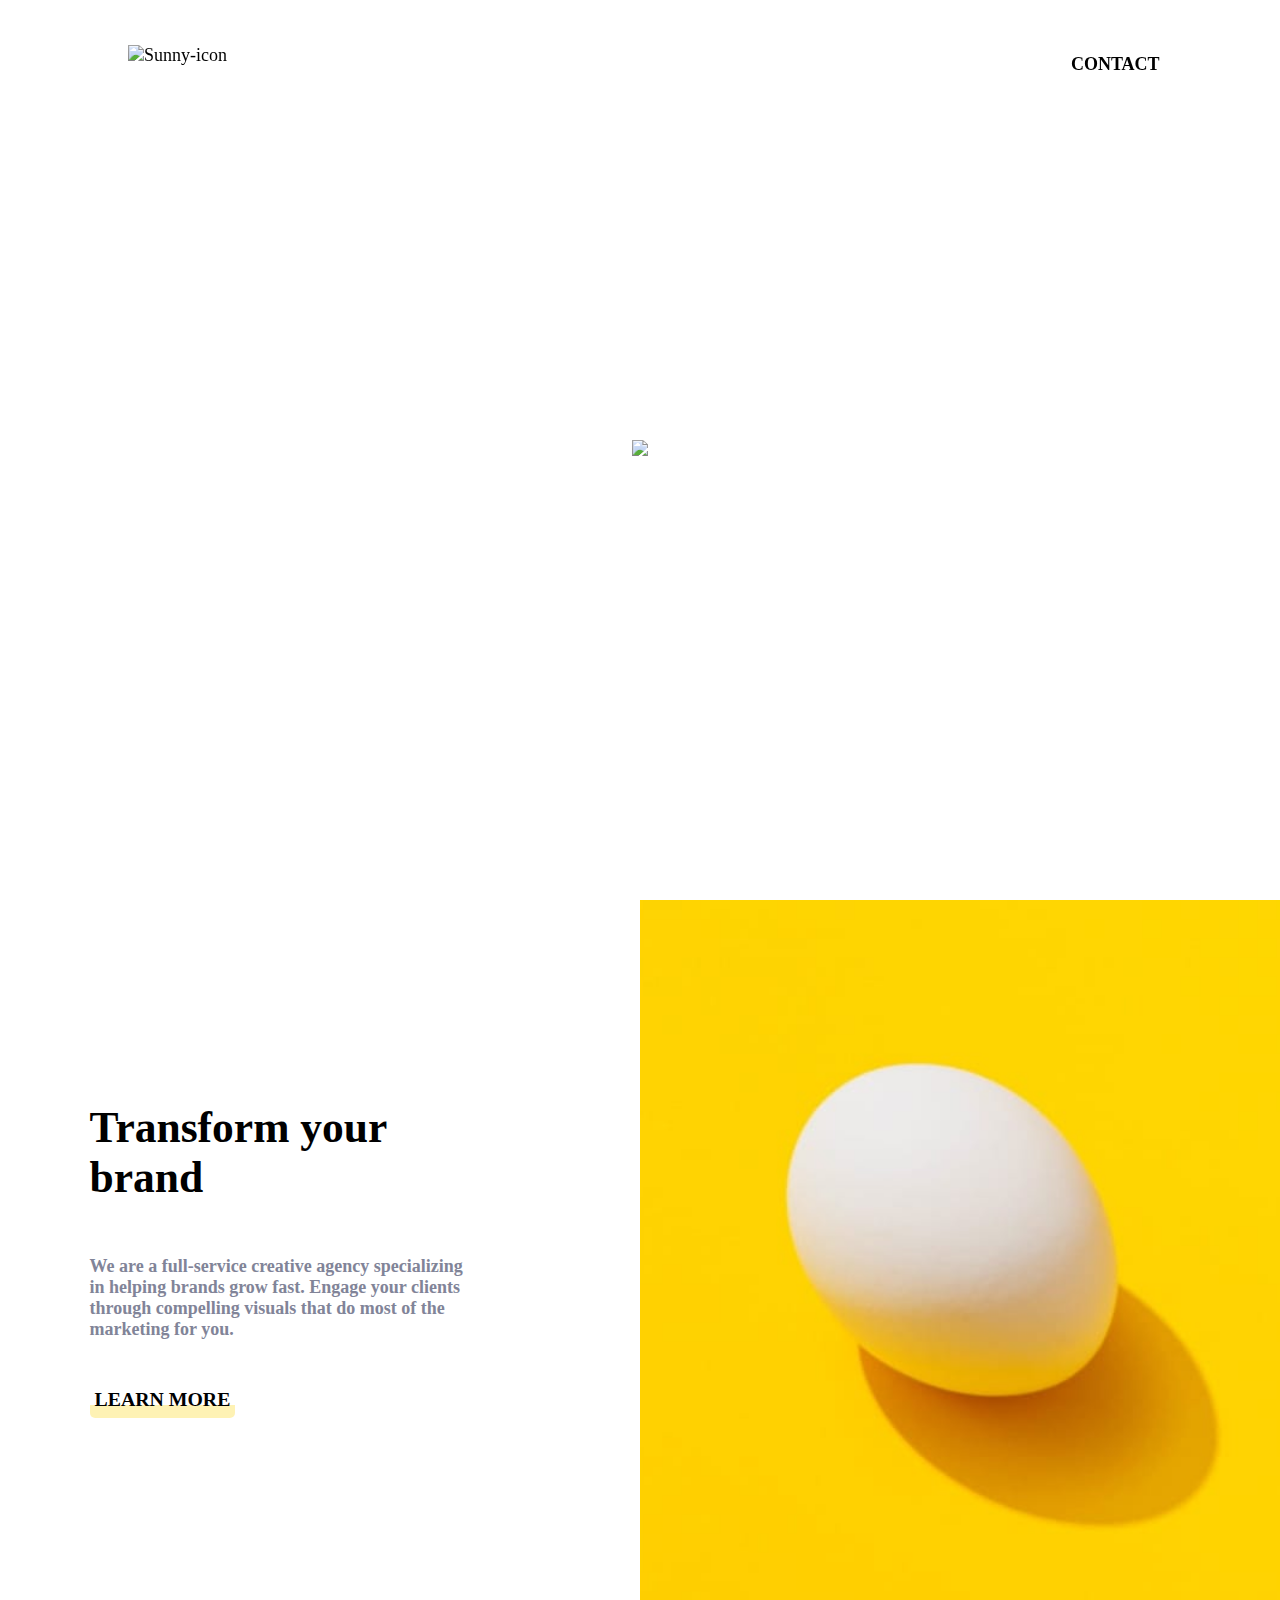
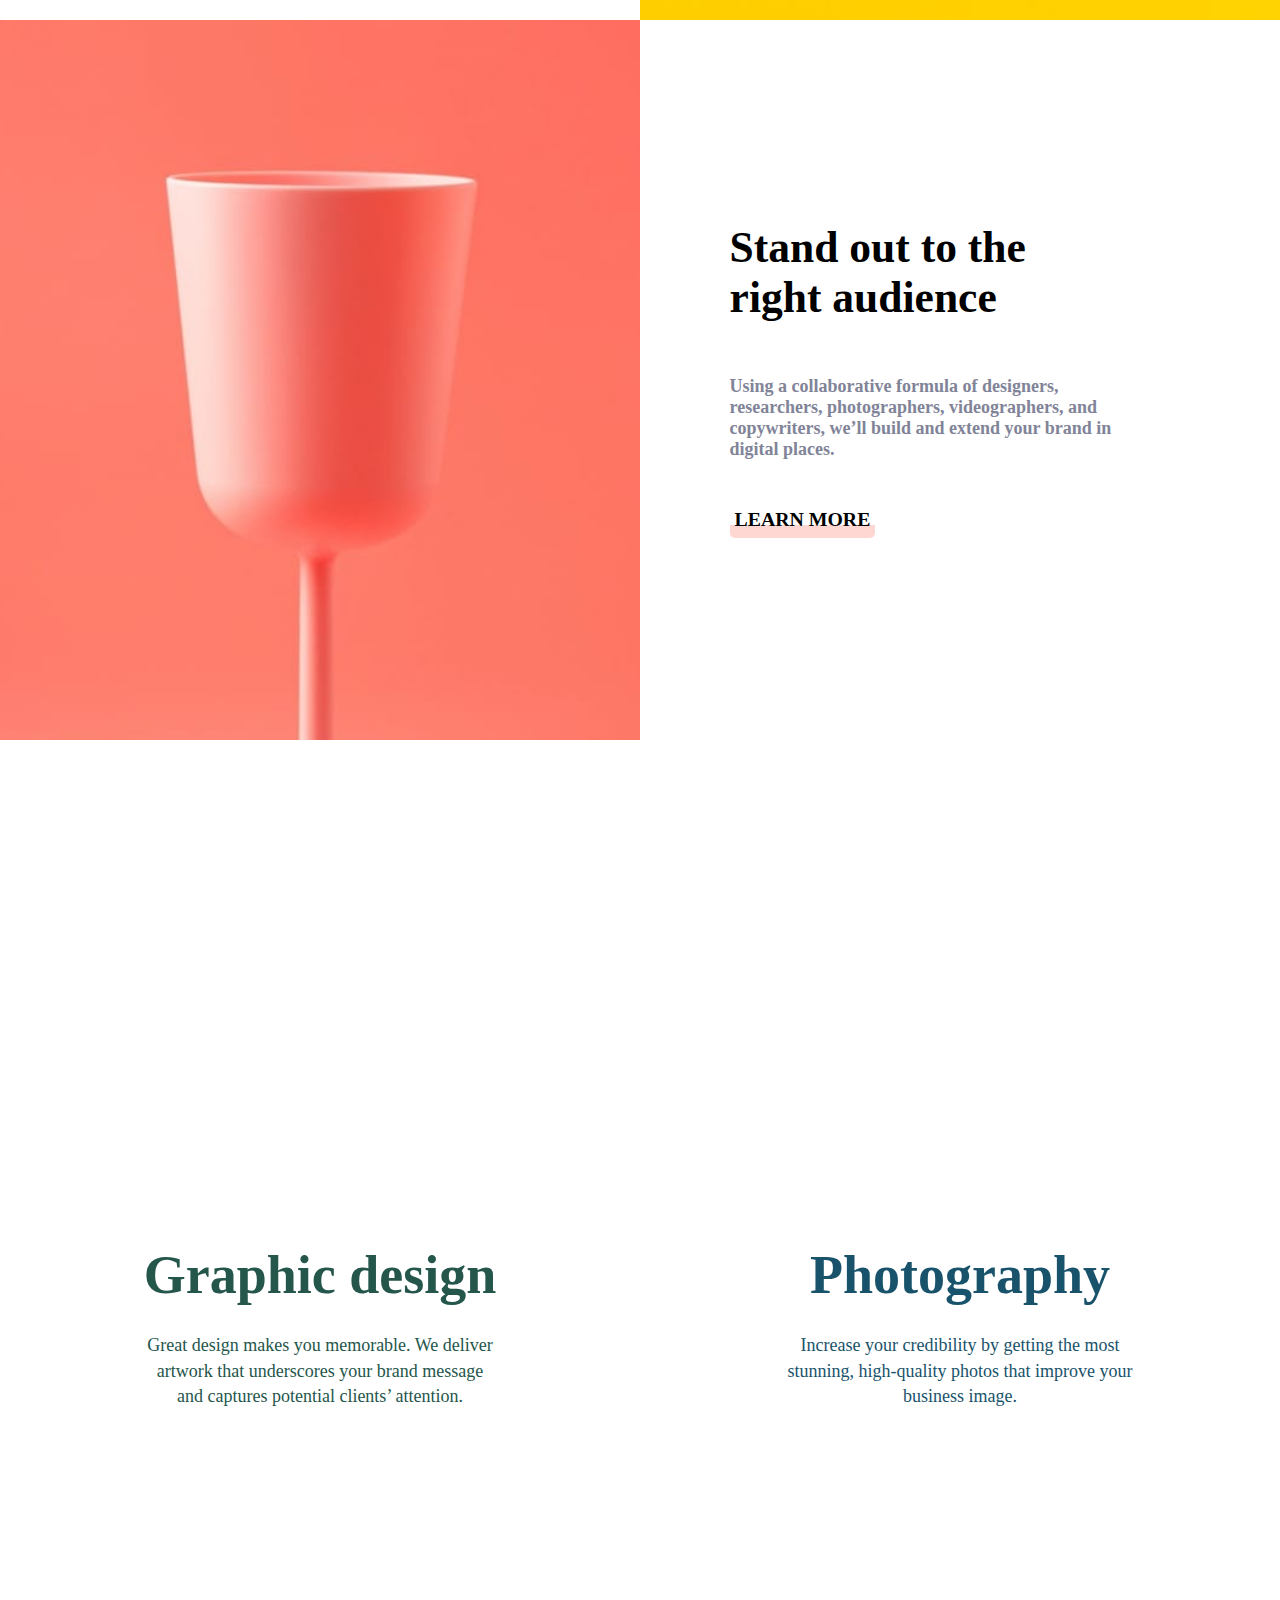
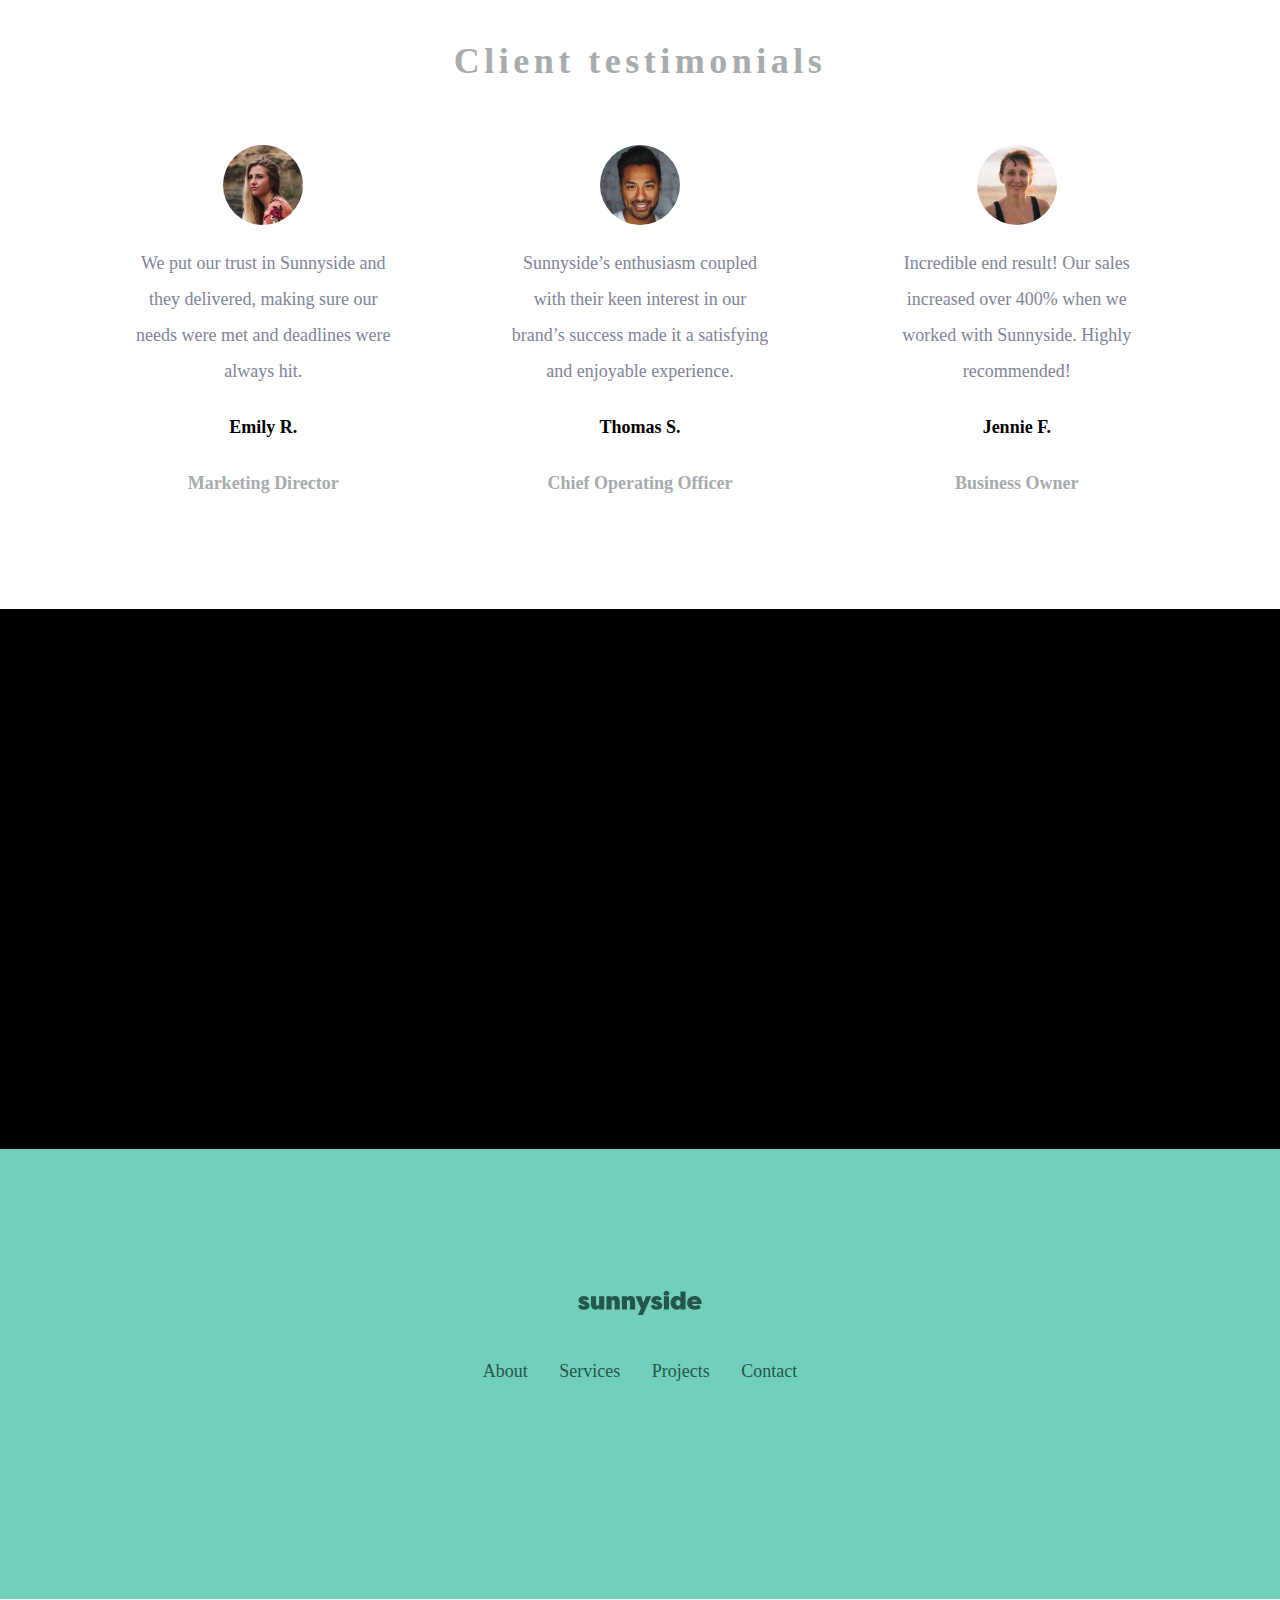
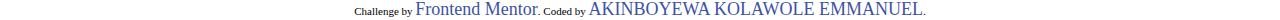
==== sunnyside-agency-landing-page-main/index.html @ 9b294375 "Add files via upload" ====
<!DOCTYPE html>
<html lang="en">
<head>

  <meta charset="UTF-8">
  <meta name="viewport" content="width=device-width, initial-scale=1.0"> <!-- displays site properly based on user's device -->

  <link rel="icon" type="image/png" sizes="32x32" href="./images/favicon-32x32.png">
  
  <title>Frontend Mentor | Sunnyside agency landing page</title>

  <!-- Feel free to remove these styles or customise in your own stylesheet 👍 -->
<link rel="stylesheet" href="style.css">
 <!-- font-awesome link -->
<link rel="stylesheet" href="https://cdnjs.cloudflare.com/ajax/libs/font-awesome/6.5.1/css/all.min.css" integrity="sha512-DTOQO9RWCH3ppGqcWaEA1BIZOC6xxalwEsw9c2QQeAIftl+Vegovlnee1c9QX4TctnWMn13TZye+giMm8e2LwA==" crossorigin="anonymous" referrerpolicy="no-referrer" />


</head>
<body>
<main>
  <section class="card1">

    <nav class="sunnyNav">
      <img src="/images/logo.svg" alt="Sunny-icon">

      <button class="menuIcons">
        <i class="menuIcon fa-solid fa-bars"></i>
        <i class="closeIcon fa-solid fa-xmark"></i>
      </button>
      <ul class="menu">
          <li class="menu_items">
           <a href="#" target="_blank" rel="noopener noreferrer">About</a> 
          </li>

          <li class="menu_items">
            <a href="#" target="_blank" rel="noopener noreferrer">Services</a>
            
          </li class="menu_items">

          <li class="menu_items">
            <a href="#" target="_blank" rel="noopener noreferrer">Projects</a>
            
          </li>

          <li class="menu_items">
            <a href="#" target="_blank" rel="noopener noreferrer">Contact</a>
            
          </li>
      </ul>


  </nav>

  <header class="headCard">
    <h1>We are creatives</h1>
    <div>
      <img src="/images/icon-arrow-down.svg" class="arrowDown">    
    </div>
  </header>
</section>

<section class="section-2">
  <article class="transform-con">
    <div>
      <h2>  Transform your brand</h2>
      <p>
        We are a full-service creative agency specializing in helping brands grow fast. 
        Engage your clients through compelling visuals that do most of the marketing for you.
      
      </p>
      <a href="#" class="learn-more-transform" > Learn more</a>
      </div>
  </article>
<!-- EGG IMG -->
  <div class="egg">
  </div>

</section>

<section class="section-2">
  <!-- PINK CUP -->
  <div class="stand_cup">
  </div>

  <article class="stand-out-con">
    <div>
      <h2>    Stand out to the right audience</h2>
      <p>

        Using a collaborative formula of designers, researchers, photographers, videographers, and copywriters, we’ll build and extend your brand in digital places.       
      </p>
      <a href="#"  class="learn-more-stand"> Learn more</a> 
      </div>
  </article>
</section>



<section class="card-3">
  
  <div class="graphicCard">
      <h3> Graphic design </h3>
      <p>
        Great design makes you memorable. We deliver artwork that underscores your brand message and captures potential clients’ attention. 
      </p>

  </div>

  <div class="photo">
    <h3>  Photography </h3>
    <p>
      Increase your credibility by getting the most stunning, high-quality photos that improve your business image.

    </p>
  </div>

</section>


<section class="Client_testimonials">
  <h3 class="Client_testimonials-h3">   Client testimonials  </h3>

  <div class="testimonials">
    <article >
      <img src="images/image-emily.jpg" alt="" class="emilly-img">
      <p>
        We put our trust in Sunnyside and they delivered, making sure our needs were met and deadlines were always hit.
      </p>
      <h3> Emily R.</h3>
      <h4>  Marketing Director  </h4>
    </article>

    <article >
      <img src="images/image-thomas.jpg" alt="" >
      <p>
        Sunnyside’s enthusiasm coupled with their keen interest in our brand’s success made it a satisfying and enjoyable experience.
      </p>
      <h3>   Thomas S.       </h3>
      <h4>   Chief Operating Officer </h4>
    </article>

    <article >
      <img src="images/image-jennie.jpg" alt="" class="emilly-img">
      <p>
        Incredible end result! Our sales increased over 400% when we worked with Sunnyside. Highly recommended!
      </p>
      <h3>   Jennie F.     </h3>
      <h4>  Business Owner  </h4>
    </article>

  </div>
</section>


<section class="random-images">
<article class="random-img1"></article>
<article class="random-img2"></article>
<article class="random-img3"></article>
<article class="random-img4"></article>
</section>


<footer>

<svg width="124" height="24" xmlns="http://www.w3.org/2000/svg">
  <path d="M5.857 18.708c1.638 0 2.995-.36 4.07-1.08 1.075-.721 1.613-1.769 1.613-3.144-.083-1.855-1.464-3.246-4.144-4.173l-1.44-.597c-.314-.1-.538-.198-.67-.298a.45.45 0 01-.198-.373c0-.414.273-.62.819-.62.678 0 1.182.347 1.513 1.043l3.698-1.044c-.893-2.22-2.614-3.329-5.162-3.329-1.522 0-2.788.398-3.797 1.193C1.15 7.08.645 8.116.645 9.39c0 .398.058.766.174 1.106.116.34.29.638.521.894.232.257.455.48.67.671.215.19.488.369.82.534.33.166.582.286.756.36.174.075.41.162.707.261l.422.15 1.49.546c.363.133.6.244.707.335a.449.449 0 01.16.36c0 .431-.404.647-1.215.647-1.191 0-1.903-.53-2.134-1.59L0 14.509c.463 2.8 2.416 4.2 5.857 4.2zm11.636 0c1.638 0 2.845-.63 3.623-1.888v1.615h5.112V5.366h-5.112v7.156c0 1.474-.505 2.21-1.514 2.21-1.026 0-1.539-.736-1.539-2.21V5.366h-5.112v7.653c0 3.793 1.514 5.69 4.542 5.69zm16.103-.273V11.28c0-1.475.504-2.212 1.513-2.212 1.026 0 1.54.737 1.54 2.212v7.155h5.111v-7.652c0-3.793-1.513-5.69-4.541-5.69-1.638 0-2.846.63-3.623 1.888V5.366h-5.113v13.069h5.113zm15.383 0V11.28c0-1.475.504-2.212 1.514-2.212 1.025 0 1.538.737 1.538 2.212v7.155h5.113v-7.652c0-3.793-1.514-5.69-4.542-5.69-1.638 0-2.846.63-3.623 1.888V5.366h-5.113v13.069h5.113zM64.958 24l8.289-18.634H67.91l-2.532 6.684-2.258-6.684h-5.584l5.435 11.802L59.944 24h5.014zm13.67-5.292c1.638 0 2.995-.36 4.07-1.08 1.076-.721 1.614-1.769 1.614-3.144-.083-1.855-1.465-3.246-4.145-4.173l-1.44-.597c-.314-.1-.537-.198-.67-.298a.45.45 0 01-.198-.373c0-.414.273-.62.819-.62.678 0 1.183.347 1.514 1.043l3.698-1.044c-.894-2.22-2.614-3.329-5.162-3.329-1.522 0-2.788.398-3.797 1.193-1.01.795-1.514 1.83-1.514 3.105 0 .398.058.766.173 1.106.116.34.29.638.522.894.231.257.455.48.67.671.215.19.488.369.819.534.33.166.583.286.757.36.173.075.41.162.707.261l.422.15 1.489.546c.364.133.6.244.707.335a.449.449 0 01.161.36c0 .431-.405.647-1.216.647-1.19 0-1.902-.53-2.134-1.59l-3.723.844c.464 2.8 2.416 4.2 5.857 4.2zm9.8-14.137c.91 0 1.613-.215 2.11-.646.495-.43.744-.977.744-1.64 0-.678-.24-1.23-.72-1.651C90.082.21 89.371 0 88.428 0c-.943 0-1.655.211-2.135.634-.48.422-.72.973-.72 1.652 0 .662.249 1.209.745 1.64.497.43 1.2.645 2.11.645zm2.556 13.864V5.366H85.87v13.069h5.113zm7.74.273c1.737 0 2.977-.63 3.722-1.888v1.615h5.112V.472h-5.112v6.534c-.745-1.275-1.985-1.913-3.723-1.913-1.753 0-3.214.642-4.38 1.926-1.166 1.283-1.75 2.91-1.75 4.882 0 1.97.584 3.598 1.75 4.882 1.166 1.283 2.627 1.925 4.38 1.925zm1.39-3.9c-.729 0-1.312-.274-1.75-.82-.439-.547-.658-1.243-.658-2.087 0-.845.215-1.54.645-2.087.447-.547 1.034-.82 1.762-.82s1.311.273 1.75.82c.438.546.657 1.242.657 2.087 0 .844-.219 1.54-.657 2.087-.439.546-1.022.82-1.75.82zm16.698 3.9c2.597 0 4.624-.754 6.08-2.26l-2.11-2.833c-1.042.845-2.217 1.267-3.524 1.267-.992 0-1.799-.224-2.42-.67-.62-.448-.93-.879-.93-1.293h9.604c.083-.298.124-.687.124-1.167 0-2.054-.674-3.677-2.022-4.87-1.349-1.193-3.073-1.789-5.175-1.789-2.25 0-4.028.671-5.335 2.013-1.307 1.341-1.961 2.956-1.961 4.844 0 1.938.69 3.549 2.072 4.833 1.382 1.283 3.247 1.925 5.597 1.925zm2.208-8.149h-5.112c.033-.613.298-1.08.794-1.404.496-.323 1.084-.484 1.762-.484.678 0 1.266.165 1.762.497.497.331.761.795.794 1.391z" fill=" hsl(167, 40%, 24%)" fill-rule="nonzero"/>
</svg>

<div>
  <a href="http://">About</a>
  <a href="http://">Services</a>
  <a href="http://">Projects</a>
  <a href="http://">Contact</a>
</div>
<div class="footer-icon">
  <i class="fa-brands fa-square-facebook"></i>
  <i class="fa-brands fa-instagram"></i>
  <i class="fa-brands fa-twitter"></i>
  <i class="fa-brands fa-pinterest"></i>
</div>
</footer>


<div class="attribution">
  Challenge by <a href="https://www.frontendmentor.io?ref=challenge" target="_blank">Frontend Mentor</a>. 
  Coded by <a href="#">AKINBOYEWA KOLAWOLE EMMANUEL</a>.
</div>




<script src="script.js"></script>


</main>
</body>
</html>
---- sunnyside-agency-landing-page-main/style.css ----
.attribution{
    font-size: 11px; text-align: center;
    }
.attribution a {
    color: hsl(228, 45%, 44%);
    }


*{
  margin:0px;
  text-decoration: none;
  padding:0px;
  box-sizing: border-box;
  margin: 0px;
  font-size: 18px;
}
body{
  color: black;
  font-family: 'Barlow' ;
  font-size: 1.2rem;
  margin-top: 0px;

}


.card1{
  background-image: url(/images/desktop/image-header.jpg);
  background-size: cover;
  background-position: center;
  height: 100vh;
  width: 100%;
  position: relative;
  padding-top: 20vh;
}
/* NAV CONTAINER */
.sunnyNav{
background-image: url(/images/desktop/image-header.jpg);
background-size: 200%;
background-position: top;
display: flex;
justify-content: space-between;
align-content: center;
align-items: center;
justify-items: center;
position:fixed;
width: 100%;
padding: 4vh 8vw;
top: 0%;
z-index: 100;
}
    /* LOGO */
.sunnyNav img{
  height: 3vw;
  padding: 0vh 2vw;
}
  /* NAVBAR ICON */
.menuIcons {
  display: none;
  color: white;
}

.closeIcon{
  display: none;
  color: rgb(255, 238, 4);

}

/* BUTTONS CONTAINER */
.menu{
  list-style: none;
  display: flex;
  flex-direction: row;
  justify-content: space-evenly;
  align-content: center;
  gap: 3vh;

}
  /* BUTTONS */
.sunnyNav ul li{
  padding: 2vh;
  background-color: rgba(0, 0, 0,0);
  color: white;
  font-weight: 100;
  font-size: 16px;
  border: 0;
  border-radius: 5vh;
  cursor: pointer;
  transition: all 0.3s ease;
  

}
  .sunnyNav ul li a{
    text-decoration: none;
    color: inherit;

  }
    /* LAST BUTTONS */
.sunnyNav ul li:nth-child(4){
    background-color:white;
    color: black;
    font-family: 'Fraunces' ;
    text-transform: uppercase;
    font-weight: 900;
  }
  /* BUTTONS HOVER EFFERT*/
.sunnyNav ul li:hover{
    background-color: white;
    color: black;
  }
  .sunnyNav ul li:nth-child(4):hover{
    background-color:rgba(255, 255, 255, 0.671);
    color: black;

  }

  .sunnyNav ul li:active{
    background-color:rgba(255, 255, 255, 0.411);
    color: black;
  }

  .sunnyNav ul li:nth-child(4):active{
    background-color:rgba(255, 255, 255, 0.411);
    color: black;

  }


  .headCard{
    color: white;
    margin-top: 2%;
    display: flex;
    justify-content: center;
    align-items: center;
    flex-direction: column;
    line-height: 10vh; text-align: center;  


    }
  .headCard h1{
    font-size: clamp(4rem , 10vw , 10rem);
    font-family: 'Fraunces' ;
    letter-spacing: 2vh;
    line-height: 11vh;
    margin-top: 1vh;
    margin-bottom: 0%;

    }

.headCard div{
  position: absolute;
  top: 45%;    
    }
.section-2{
  display: grid;
  grid-template-columns: 1fr 1fr;
  width: 100%;
  align-items: center;
  justify-content: center;
  gap: 0px;
}
.transform-con{
  display: flex;
  flex-direction: column;
  padding: 0 5% ;
  justify-content: center;
}
.stand-out-con{
  display: flex;
  flex-direction: column;
  padding: 0 5% ;
  justify-content: center;
}

.section-2 article div{
  display: flex;
  width: 80%;
  padding: 0 10% ;
  justify-items: center;
  flex-direction: column;
  gap: 6vh;

}
.section-2 article div h2{
  font-size: 3.4vw;
  font-family: 'Fraunces' ;
  font-weight: 900  ;

}

.section-2 article div p {
  font-weight: 700  ;
  font-family: 'Barlow' ;
  width: 30vw;
  color:hsl(232, 10%, 55%);
}

.section-2 article div a{
  text-align: left;
  color: black;
  font-weight: 600;
  font-size: 2.2vh;
  text-transform: uppercase;
  font-family: 'Fraunces' ;
}

/* img beside transform */
.egg{
  background-image: url(images/desktop/image-transform.jpg);
  background-size: cover;
  background-position: center;
  height: 40rem;
}

/* img beside stand out */
.stand_cup {
  background-image: url(images/desktop/image-stand-out.jpg);
  background-size: cover;
  background-position: center;
  height: 40rem;
}




.learn-more-transform{
  font-size: 2.5vh;
  border-bottom: 7px solid hsla(51, 100%, 49%, 0.295) ;
  padding: 5px;
  border-radius: 5px;
  line-height: 1px;
  border-bottom-width: 1.5vh;
  width: max-content;
}


.learn-more-stand{
  font-size: 2.5vh;
  border-bottom: 7px solid hsl(7, 99%, 70%, 0.295) ;
  padding: 5px;
  border-radius: 5px;
  line-height: 1px;
  border-bottom-width: 1.5vh;
  width: max-content;
  
}
/* LEARN MORE HOVER STATE */
.learn-more-stand:hover {
  border-bottom: 7px solid hsla(7, 99%, 70%, 0.712) ;
}

.learn-more-transform:hover{
  border-bottom: 7px solid hsla(51, 100%, 49%, 0.712) ;

}
/* LEARN MORE ACTIVE STATE */
.learn-more-stand:active {
  border-bottom: 7px solid hsl(7, 99%, 70%) ;
}
.learn-more-transform:hover{
  border-bottom: 7px solid hsl(51, 100%, 49%) ;

}

.card-3{
  display: grid;
  grid-template-columns: 1fr 1fr;
  width: 100%;
  align-items: center;
  justify-content: center;
  gap: 0px;
}

.graphicCard{
  display: flex;
  flex-direction: column;
  text-align: center;
  align-items: center;
  background-repeat: no-repeat;
  background-image: url(/images/desktop/image-graphic-design.jpg);
  background-position: top;
  background-size: cover;
  height: 45rem;
  color:  hsl(167, 40%, 24%);
  gap: 3vh;

}
.graphicCard h3{
  font-size: 3em;
  margin-top: 28rem;
  font-weight: 900;
  font-family: 'Fraunces' ;
}
.graphicCard p{
  min-width: 300px;
  max-width: 350px;
  line-height: 2vw;
}



.photo{
  background-image: url(/images/desktop/image-photography.jpg);
  background-position: top;
  background-size: cover;
  background-repeat: no-repeat;
  position: relative;
  display: flex;
  flex-direction: column;
  height: 45rem;
  color: hsl(198, 62%, 26%);
  text-align: center;
  align-items: center;
  gap: 3vh;

}

.photo h3{
    font-size: 3em;
    margin-top: 28rem;
    font-family: 'Fraunces' ;
    font-weight: 900;
}
.photo p{
  min-width: 300px;
  max-width: 350px;
  line-height: 2vw;
}
.Client_testimonials{
  padding: 10vh;
  display: flex;
  flex-direction: column;
  align-items: center;
  justify-content: center;
}

.Client_testimonials-h3{
  font-size: 2rem;
  margin-bottom: 5vh;
  font-family: 'Fraunces' ;
  font-weight: 700;
  letter-spacing: 0.5vh;
  color: hsl(210, 4%, 67%);
  text-align: center;
}

.testimonials{
  gap: 6vw;
  display: flex;
  flex-wrap: wrap;
  align-items: center;
  text-align: center;
  justify-content: center;

}


.testimonials article{
  min-width: 300px;
  max-width: 300px;
  gap: 20px;
  padding: 1rem;
  display: flex;
  line-height: 2rem;
  flex-direction: column;
  align-items: center;
  text-align: center;
  justify-content: center;
  color:hsl(232, 10%, 55%);
}
.testimonials article img{
  width: 80px;
  border-radius: 5rem;
}

.testimonials h4{
  color: hsl(210, 4%, 67%);
}
.testimonials h3{
  color: hsl(0, 0%, 0%);
  font-family: 'Fraunces' ;
  font-weight: 900;
}

.random-images{
  display: grid;
  grid-template-columns: 1fr 1fr 1fr 1fr;
  width: 100%;
  background-color: black;

}

.random-img1{
  height:60vh;
  background-image: url(/images/desktop/image-gallery-milkbottles.jpg);
  background-size:cover;
  background-repeat: no-repeat;
  background-position: right;
}
.random-img2{
  height:60vh;
  background-image: url(/images/desktop/image-gallery-orange.jpg);
  background-size:cover;
  background-repeat: no-repeat;
  background-position: left;
}
.random-img3{
  height:60vh;
  background-image: url(/images/desktop/image-gallery-cone.jpg);
  background-size:cover;
  background-position: center;
  background-repeat: no-repeat;
}
.random-img4{
  height: 60vh;
  background-image: url(/images/desktop/image-gallery-sugarcubes.jpg);
  background-position: right;
  background-size:cover;

}

footer{
  background-color:hsl(168, 49%, 63%);
  color:   hsl(167, 40%, 24%);
  height: 50vh;
  display: flex;
  align-items: center;
  justify-content: center;
  flex-direction: column;
  align-content: space-between;
  gap: 5vh;
}
footer div a{
  color:  hsl(167, 40%, 24%);
  padding: 1.5vh;
}
.footer-icon i{
  font-size: 1.5rem;
  padding: 1vh;
}



footer div a:hover{
  color:  hsl(0, 0%, 100%);
  padding: 1.5vh;
}
.footer-icon i:hover{
  color: white;
  font-size: 1.5rem;
  padding: 1vh;
}


@media (max-width: 820px) {

  .menuIcons {
    position: absolute;
    right: 25px;
    background-color: transparent;
    border: none; 
    cursor: pointer;
  }

  .menuIcons .closeIcon{
    display: none;
  }
  
  .menuIcons i {
    font-size: 4vh; 

  }
  
  .menu {
    display: flex;
    align-content: center;
    align-items: center;
    justify-content: center;
    position: fixed;
    top: 15%;
    width: 70vw;
    z-index: 1;
    background-color: aliceblue;
    list-style: none;
    text-decoration: none;
    padding: 2rem;
    text-align: center;
    display: none;
  }
  
  .showMenu {
    display: block;
  }



  .sunnyNav{
    padding: 4vh 10vw;
  }


  .sunnyNav button{
    display: block;
    background-color: transparent;
    border: none;
  }
  .sunnyNav ul li{
    color:hsl(232, 10%, 55%);
    margin-bottom: 1rem;

  }
  .sunnyNav ul li:nth-child(4){
    background-color: rgb(247, 212, 13);
    color: black;
    font-size: 15px;
    padding: 3vh;
    margin-bottom: 1rem;


  }

  .sunnyNav img{
    height: 3.5vh;
  }
  

  .random-images{
    display: grid;
    grid-template-columns: 1fr 1fr;
    width: 100%;
  
  }

  .card-3{
    display: grid;
    grid-template-columns: 1fr;
    width: 100%;
    align-items: center;
    justify-content: center;
    gap: 0px;
}

  .photo{
    height: 40rem;
    gap: 3vh;
  }
  
  .photo p{
    min-width: 300px;
    max-width: 320px;
    line-height: 1rem;
  }
  .photo h3{
    margin-top: 25rem;
  }

  .graphicCard{
    height: 40rem;
  
  }
  
  .graphicCard p{
    min-width: 300px;
    max-width: 320px;
    line-height: 1rem;

  }
  .graphicCard h3{
    margin-top: 25rem;
  }


  .section-2{
  grid-template-columns: 1fr;
  width: 100%;
  align-items: center;
  justify-content: center;
  gap: 0px;
}

.transform-con{
  display: flex;
  flex-direction: column;
  padding: 10% 5% ;
  justify-content: center;
}
.stand-out-con{
  display: flex;
  flex-direction: column;
  padding: 10% 5% ;
  justify-content: center;
}

.section-2 article div{
  display: flex;
  justify-items: center;
  flex-direction: column;
  gap: 4vh;

}
.section-2 article div h2{
  font-size: 7vw;
  font-family: 'Fraunces' ;
}
.section-2 article div p {
  font-weight: 700  ;
  font-family: 'Barlow' ;
  width: 70vw;
  color:hsl(232, 10%, 55%);
}

.section-2 article div a{
  text-align: left;
  color: black;
  font-weight: 600;
  font-size: 2.2vh;
  text-transform: uppercase;
  font-family: 'Fraunces' ;
}

.egg{
  background-image: url(images/desktop/image-transform.jpg);
  height: 30rem;
  grid-row: 1 ;

}

/* img beside stand out */
.stand_cup {
  background-image: url(images/desktop/image-stand-out.jpg);
  height: 30rem;
  grid-row: 1 ;

}

}





@media (max-width:769px){
  
  .photo{
    height: 35rem;
    gap: 3vh;
  }
  
  .photo p{
    min-width: 300px;
    max-width: 320px;
    line-height: 1rem;
  }
  .photo h3{
    margin-top: 22rem;
  }

  .graphicCard{
    height: 35rem;
  
  }
  
  .graphicCard p{
    min-width: 300px;
    max-width: 320px;
    line-height: 1rem;

  }
  .graphicCard h3{
    margin-top: 22rem;
  }



}

@media (max-width:495px) {
  .attribution{
    font-size: 0.7rem; 
    text-align: center;
    background-color: darkgrey;
    }
 .attribution a {
    font-size: 0.7rem; 
    color: hsl(228, 45%, 44%);
    }

  .headCard h1{
    font-size: 2.5rem;
    font-weight: 700;
    font-family: 'Fraunces' ;
    letter-spacing: 2vh;
    line-height: 9vh;

    }


  .random-img1{
    height:40vh;
    background-image: url(/images/mobile/image-gallery-milkbottles.jpg);
    background-size:cover;
    background-repeat: no-repeat;
    background-position: right;
  }
  .random-img2{
    height:40vh;
    background-image: url(/images/mobile/image-gallery-orange.jpg);
    background-size:cover;
    background-repeat: no-repeat;
    background-position: left;
  }
  .random-img3{
    height:40vh;
    background-image: url(/images/mobile/image-gallery-cone.jpg);
    background-size:cover;
    background-position: center;
    background-repeat: no-repeat;
  }
  .random-img4{
    height: 40vh;
    background-image: url(/images/mobile/image-gallery-sugar-cubes.jpg);
    background-position: right;
    background-size:cover;
  
  }
  .card-3{
    display: grid;
    grid-template-columns: 1fr;
    width: 100%;
    align-items: center;
    justify-content: center;
    gap: 0px;
  }

  .photo{
    height: 35rem;
    }
  
  .photo p{
  min-width: 300px;
  max-width: 350px;
  }
  .photo h3{
    margin-top: 22rem;
  }

  .graphicCard{
    height: 35rem;
  }

  .graphicCard p{
  min-width: 300px;
  max-width: 350px;
  }
  .graphicCard h3{
    margin-top: 22rem;
  }
  
  footer{
    background-color:hsl(168, 49%, 63%);
    color:   hsl(167, 40%, 24%);
    height: 50vh;
  }
  footer div a{
    font-size: 1.2rem;
    color:  hsl(167, 40%, 24%);
    padding: 1vh;
  }
  .footer-icon i{
    font-size: 1.5rem;
    padding: 1vh;
  }
  
}

@media (max-width: 360px) {


  .headCard h1{
    font-size: clamp(2.5rem , 10vw , 3rem);
    font-family: 'Fraunces' ;
    letter-spacing: 2vh;
    padding: 3vw;

    }


  .random-images{
    display: grid;
    grid-template-columns: 1fr 1fr;
    width: 100%;
    background-color: black;
  
  }

  .card-3{
    display: grid;
    grid-template-columns: 1fr;
    width: 100%;
    align-items: center;
    justify-content: center;
    gap: 0px;
  }

  .photo{
    height: 35rem;
    }
  
  .photo p{
    min-width: 300px;
    max-width: 310px;
  }
  .photo h3{
    font-size: 2.5em;
    margin-top: 22rem;
  }

  .graphicCard{
    height: 35rem;
  }

  .graphicCard p{
  min-width: 300px;
  max-width: 310px;
  }
  .graphicCard h3{
    font-size: 2.5em;
    margin-top: 22rem;
  }


  .section-2{
  grid-template-columns: 1fr;
  width: 100%;
  align-items: center;
  justify-content: center;
  gap: 0px;
}

.transform-con{
  display: flex;
  flex-direction: column;
  padding: 10% 5% ;
  justify-content: center;
}
.stand-out-con{
  display: flex;
  flex-direction: column;
  padding: 10% 5% ;
  justify-content: center;
}

.section-2 article div{
  display: flex;
  justify-items: center;
  flex-direction: column;
  gap: 4vh;

}
.section-2 article div h2{
  font-size: 7vw;
}
.section-2 article div p {
  width: 70vw;
}

.section-2 article div a{
  font-size: 2.2vh;
}

.egg{
  background-image: url(images/mobile/image-transform.jpg);
  background-size: cover;
  background-position: center;
  height: 100vh;
}

/* img beside stand out */
.stand_cup {
  background-image: url(images/mobile/image-stand-out.jpg);
  background-size: cover;
  background-position: center;
  height: 100vh;
}


.random-img1{
  height:35h;
  background-image: url(/images/mobile/image-gallery-milkbottles.jpg);
  background-size:cover;
  background-repeat: no-repeat;
  background-position: right;
}
.random-img2{
  height:35h;
  background-image: url(/images/mobile/image-gallery-orange.jpg);
  background-size:cover;
  background-repeat: no-repeat;
  background-position: left;
}
.random-img3{
  height:35h;
  background-image: url(/images/mobile/image-gallery-cone.jpg);
  background-size:cover;
  background-position: center;
  background-repeat: no-repeat;
}
.random-img4{
  height: 35h;
  background-image: url(/images/mobile/image-gallery-sugar-cubes.jpg);
  background-position: right;
  background-size:cover;

}
footer{
  background-color:hsl(168, 49%, 63%);
  color:   hsl(167, 40%, 24%);
  height: 50vh;
}
footer div a{
  font-size: 1rem;
  color:  hsl(167, 40%, 24%);
  padding: 1vh;
}
.footer-icon i{
  font-size: 1.5rem;
  padding: 1vh;
}

}
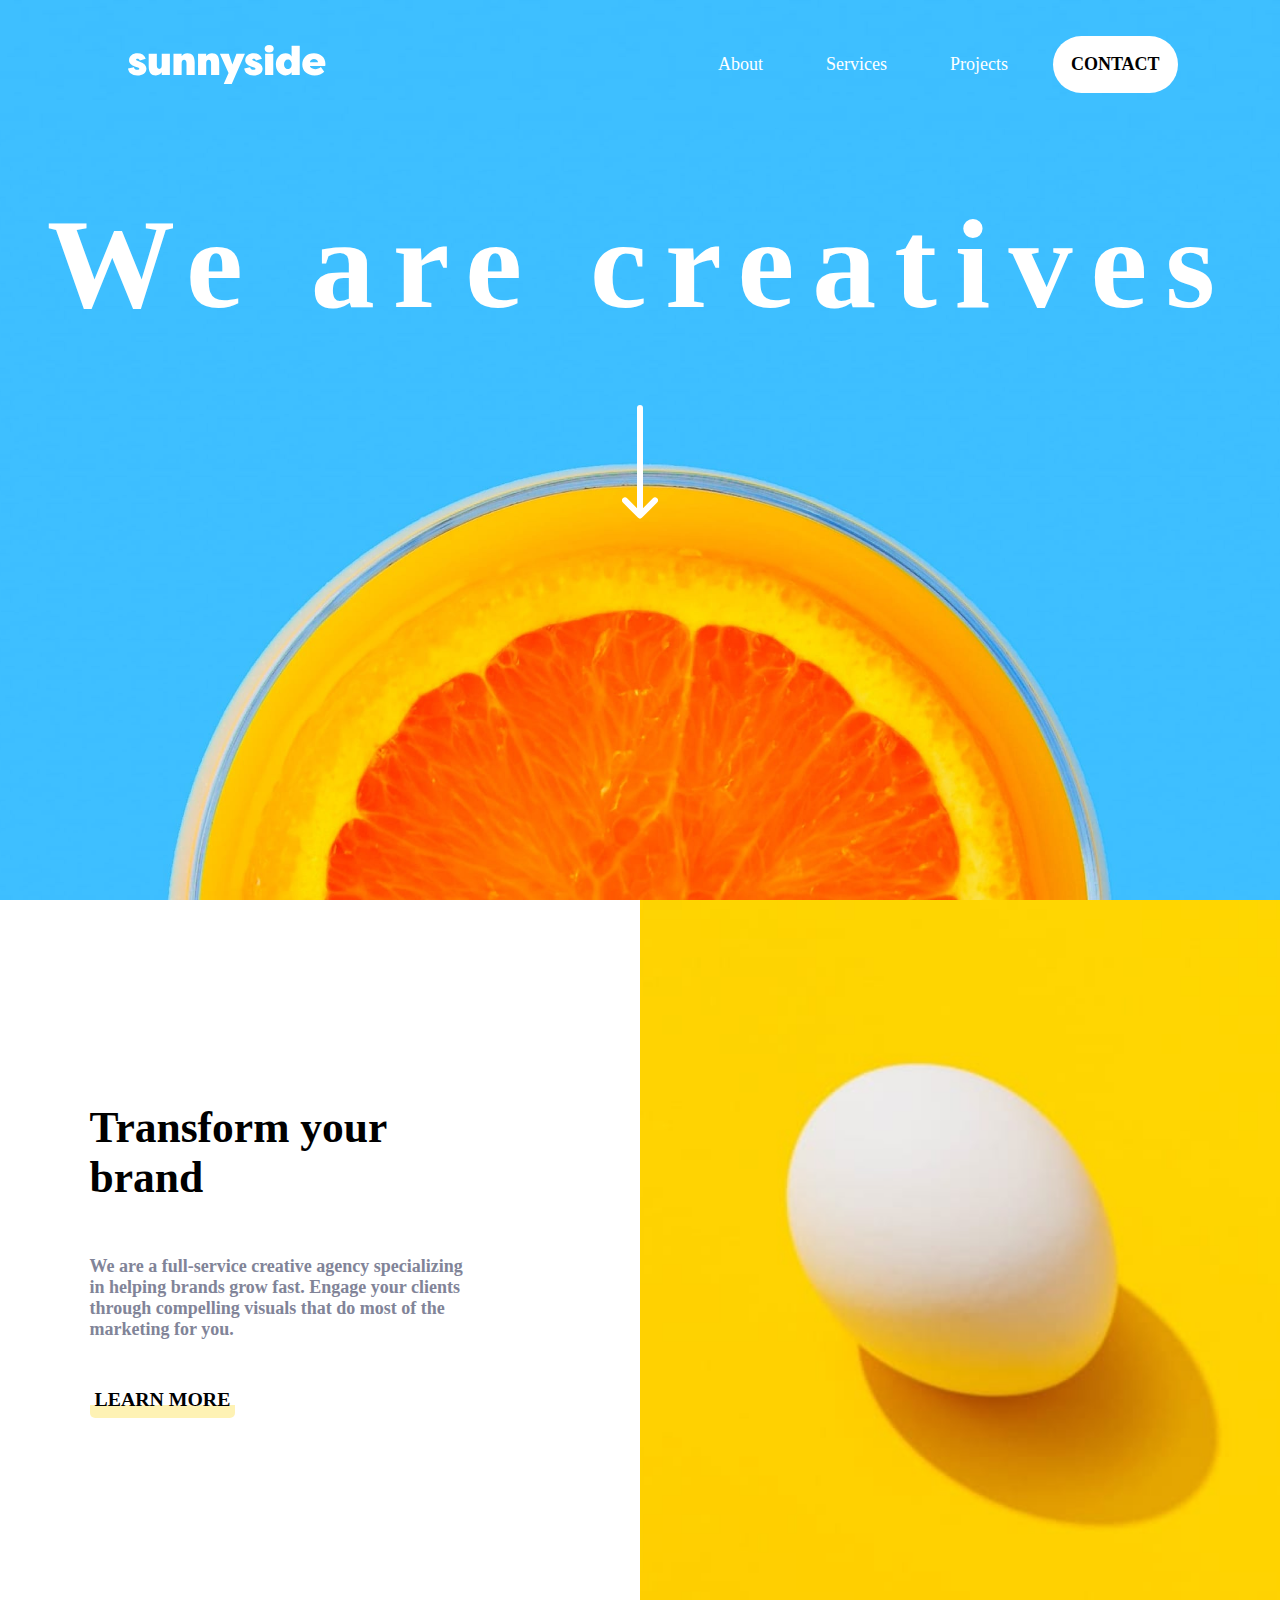
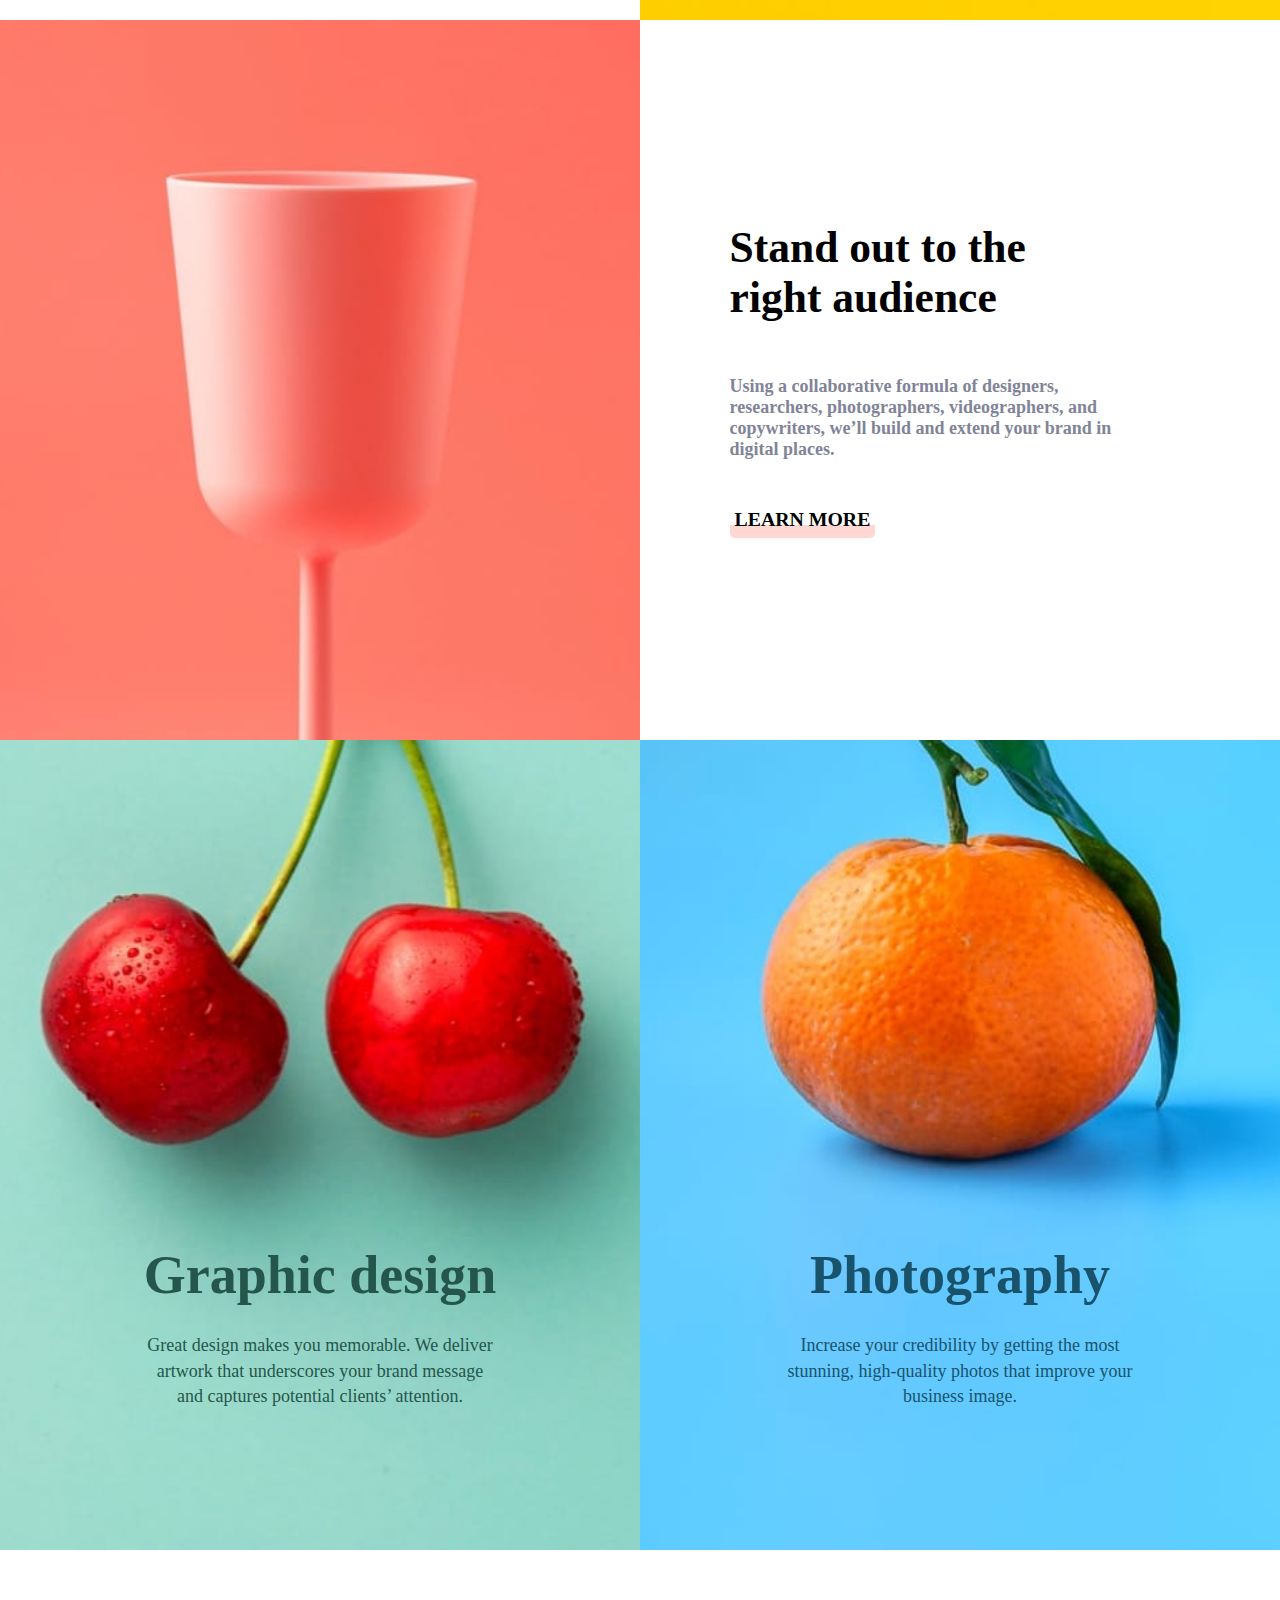
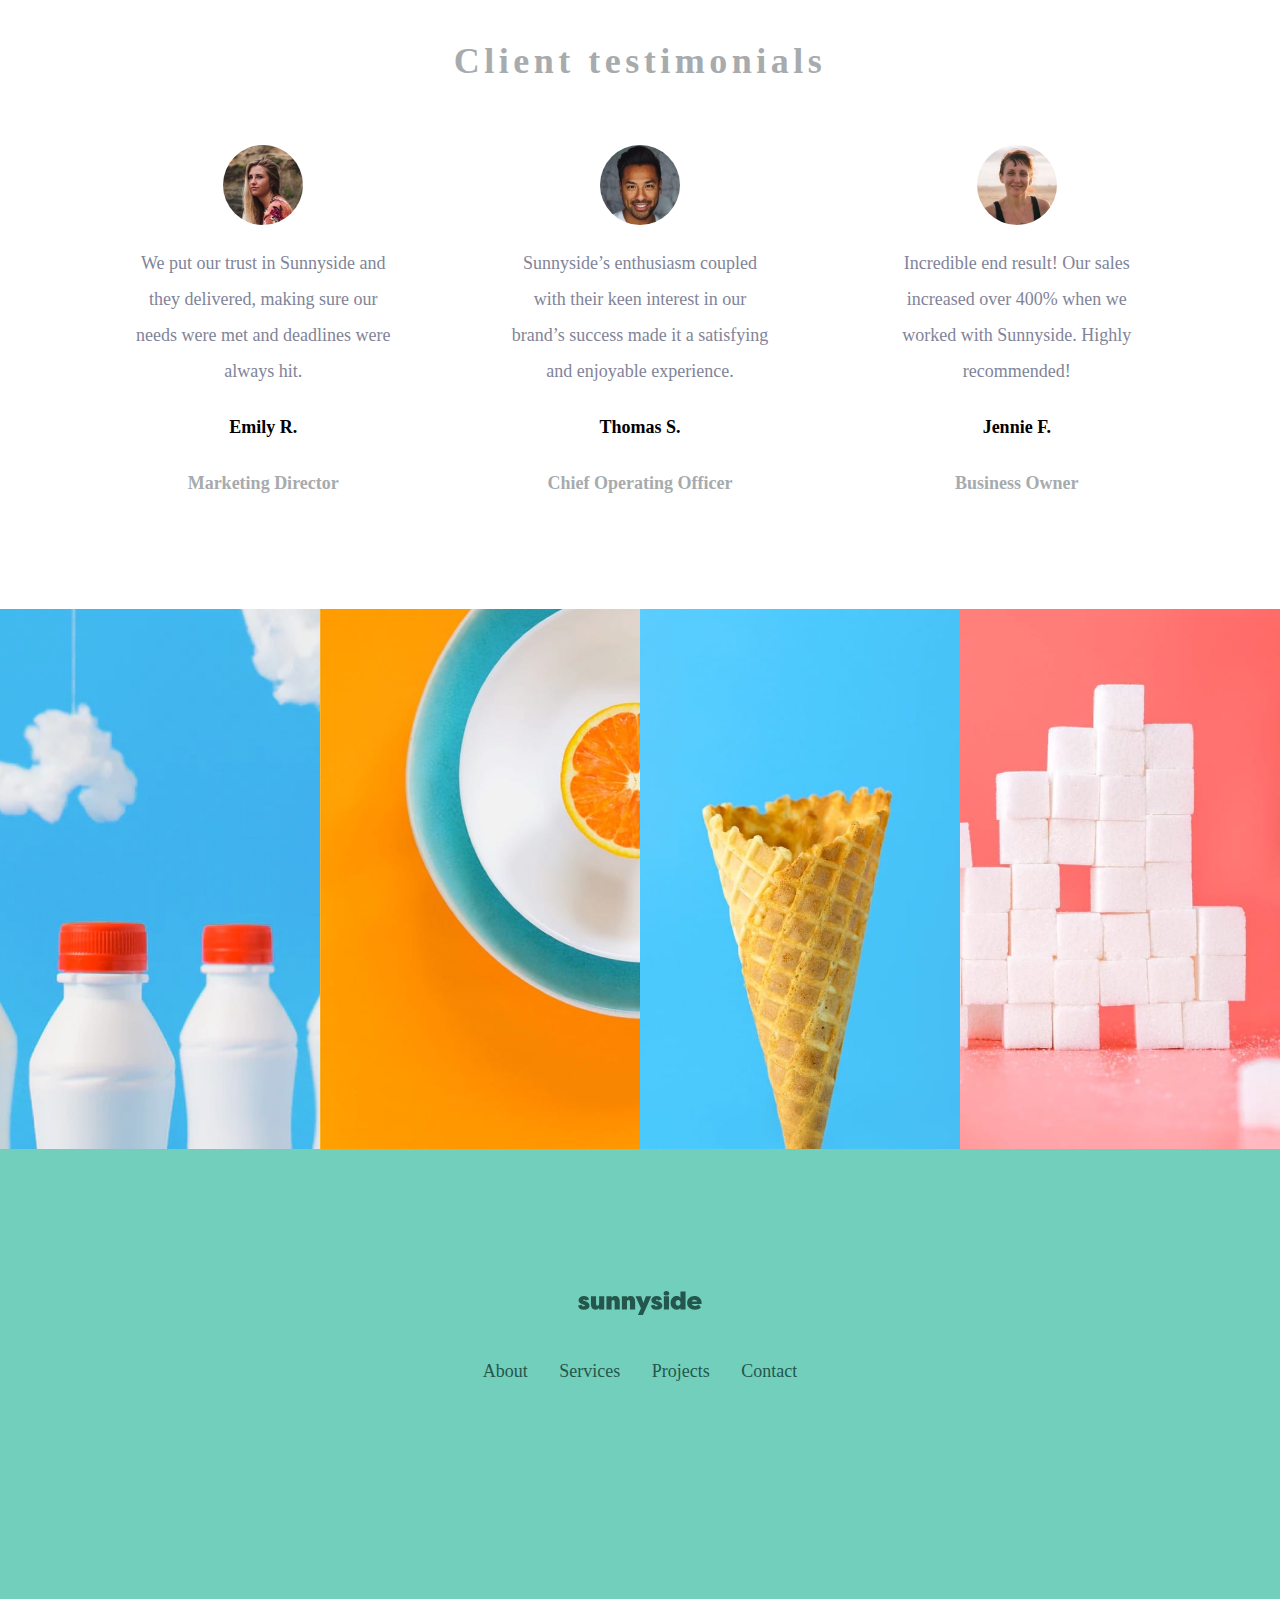
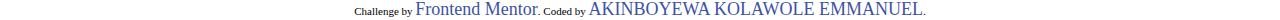
==== commit e34037ba: "modificatipon" ====
--- a/sunnyside-agency-landing-page-main/index.html
+++ b/sunnyside-agency-landing-page-main/index.html
@@ -21,7 +21,7 @@
   <section class="card1">
 
     <nav class="sunnyNav">
-      <img src="/images/logo.svg" alt="Sunny-icon">
+      <img src="./images/logo.svg" alt="Sunny-icon">
 
       <button class="menuIcons">
         <i class="menuIcon fa-solid fa-bars"></i>
@@ -54,7 +54,7 @@
   <header class="headCard">
     <h1>We are creatives</h1>
     <div>
-      <img src="/images/icon-arrow-down.svg" class="arrowDown">    
+      <img src="./images/icon-arrow-down.svg" class="arrowDown">    
     </div>
   </header>
 </section>
@@ -122,7 +122,7 @@
 
   <div class="testimonials">
     <article >
-      <img src="images/image-emily.jpg" alt="" class="emilly-img">
+      <img src="./images/image-emily.jpg" alt="" class="emilly-img">
       <p>
         We put our trust in Sunnyside and they delivered, making sure our needs were met and deadlines were always hit.
       </p>
@@ -131,7 +131,7 @@
     </article>
 
     <article >
-      <img src="images/image-thomas.jpg" alt="" >
+      <img src="./images/image-thomas.jpg" alt="" >
       <p>
         Sunnyside’s enthusiasm coupled with their keen interest in our brand’s success made it a satisfying and enjoyable experience.
       </p>
@@ -140,7 +140,7 @@
     </article>
 
     <article >
-      <img src="images/image-jennie.jpg" alt="" class="emilly-img">
+      <img src="./images/image-jennie.jpg" alt="" class="emilly-img">
       <p>
         Incredible end result! Our sales increased over 400% when we worked with Sunnyside. Highly recommended!
       </p>
--- a/sunnyside-agency-landing-page-main/style.css
+++ b/sunnyside-agency-landing-page-main/style.css
@@ -24,7 +24,7 @@
 
 
 .card1{
-  background-image: url(/images/desktop/image-header.jpg);
+  background-image: url(./images/desktop/image-header.jpg);
   background-size: cover;
   background-position: center;
   height: 100vh;
@@ -34,7 +34,7 @@
 }
 /* NAV CONTAINER */
 .sunnyNav{
-background-image: url(/images/desktop/image-header.jpg);
+background-image: url(./images/desktop/image-header.jpg);
 background-size: 200%;
 background-position: top;
 display: flex;
@@ -205,7 +205,7 @@
 
 /* img beside transform */
 .egg{
-  background-image: url(images/desktop/image-transform.jpg);
+  background-image: url(./images/desktop/image-transform.jpg);
   background-size: cover;
   background-position: center;
   height: 40rem;
@@ -213,7 +213,7 @@
 
 /* img beside stand out */
 .stand_cup {
-  background-image: url(images/desktop/image-stand-out.jpg);
+  background-image: url(./images/desktop/image-stand-out.jpg);
   background-size: cover;
   background-position: center;
   height: 40rem;
@@ -276,7 +276,7 @@
   text-align: center;
   align-items: center;
   background-repeat: no-repeat;
-  background-image: url(/images/desktop/image-graphic-design.jpg);
+  background-image: url(./images/desktop/image-graphic-design.jpg);
   background-position: top;
   background-size: cover;
   height: 45rem;
@@ -299,7 +299,7 @@
 
 
 .photo{
-  background-image: url(/images/desktop/image-photography.jpg);
+  background-image: url(./images/desktop/image-photography.jpg);
   background-position: top;
   background-size: cover;
   background-repeat: no-repeat;
@@ -391,28 +391,28 @@
 
 .random-img1{
   height:60vh;
-  background-image: url(/images/desktop/image-gallery-milkbottles.jpg);
+  background-image: url(./images/desktop/image-gallery-milkbottles.jpg);
   background-size:cover;
   background-repeat: no-repeat;
   background-position: right;
 }
 .random-img2{
   height:60vh;
-  background-image: url(/images/desktop/image-gallery-orange.jpg);
+  background-image: url(./images/desktop/image-gallery-orange.jpg);
   background-size:cover;
   background-repeat: no-repeat;
   background-position: left;
 }
 .random-img3{
   height:60vh;
-  background-image: url(/images/desktop/image-gallery-cone.jpg);
+  background-image: url(./images/desktop/image-gallery-cone.jpg);
   background-size:cover;
   background-position: center;
   background-repeat: no-repeat;
 }
 .random-img4{
   height: 60vh;
-  background-image: url(/images/desktop/image-gallery-sugarcubes.jpg);
+  background-image: url(./images/desktop/image-gallery-sugarcubes.jpg);
   background-position: right;
   background-size:cover;
 
@@ -618,7 +618,7 @@
 }
 
 .egg{
-  background-image: url(images/desktop/image-transform.jpg);
+  background-image: url(./images/desktop/image-transform.jpg);
   height: 30rem;
   grid-row: 1 ;
 
@@ -626,7 +626,7 @@
 
 /* img beside stand out */
 .stand_cup {
-  background-image: url(images/desktop/image-stand-out.jpg);
+  background-image: url(./images/desktop/image-stand-out.jpg);
   height: 30rem;
   grid-row: 1 ;
 
@@ -696,21 +696,21 @@
 
   .random-img1{
     height:40vh;
-    background-image: url(/images/mobile/image-gallery-milkbottles.jpg);
+    background-image: url(./images/mobile/image-gallery-milkbottles.jpg);
     background-size:cover;
     background-repeat: no-repeat;
     background-position: right;
   }
   .random-img2{
     height:40vh;
-    background-image: url(/images/mobile/image-gallery-orange.jpg);
+    background-image: url(./images/mobile/image-gallery-orange.jpg);
     background-size:cover;
     background-repeat: no-repeat;
     background-position: left;
   }
   .random-img3{
     height:40vh;
-    background-image: url(/images/mobile/image-gallery-cone.jpg);
+    background-image: url(./images/mobile/image-gallery-cone.jpg);
     background-size:cover;
     background-position: center;
     background-repeat: no-repeat;
@@ -868,7 +868,7 @@
 }
 
 .egg{
-  background-image: url(images/mobile/image-transform.jpg);
+  background-image: url(./images/mobile/image-transform.jpg);
   background-size: cover;
   background-position: center;
   height: 100vh;
@@ -876,7 +876,7 @@
 
 /* img beside stand out */
 .stand_cup {
-  background-image: url(images/mobile/image-stand-out.jpg);
+  background-image: url(./images/mobile/image-stand-out.jpg);
   background-size: cover;
   background-position: center;
   height: 100vh;
@@ -885,28 +885,28 @@
 
 .random-img1{
   height:35h;
-  background-image: url(/images/mobile/image-gallery-milkbottles.jpg);
+  background-image: url(./images/mobile/image-gallery-milkbottles.jpg);
   background-size:cover;
   background-repeat: no-repeat;
   background-position: right;
 }
 .random-img2{
   height:35h;
-  background-image: url(/images/mobile/image-gallery-orange.jpg);
+  background-image: url(./images/mobile/image-gallery-orange.jpg);
   background-size:cover;
   background-repeat: no-repeat;
   background-position: left;
 }
 .random-img3{
   height:35h;
-  background-image: url(/images/mobile/image-gallery-cone.jpg);
+  background-image: url(./images/mobile/image-gallery-cone.jpg);
   background-size:cover;
   background-position: center;
   background-repeat: no-repeat;
 }
 .random-img4{
   height: 35h;
-  background-image: url(/images/mobile/image-gallery-sugar-cubes.jpg);
+  background-image: url(./images/mobile/image-gallery-sugar-cubes.jpg);
   background-position: right;
   background-size:cover;
 
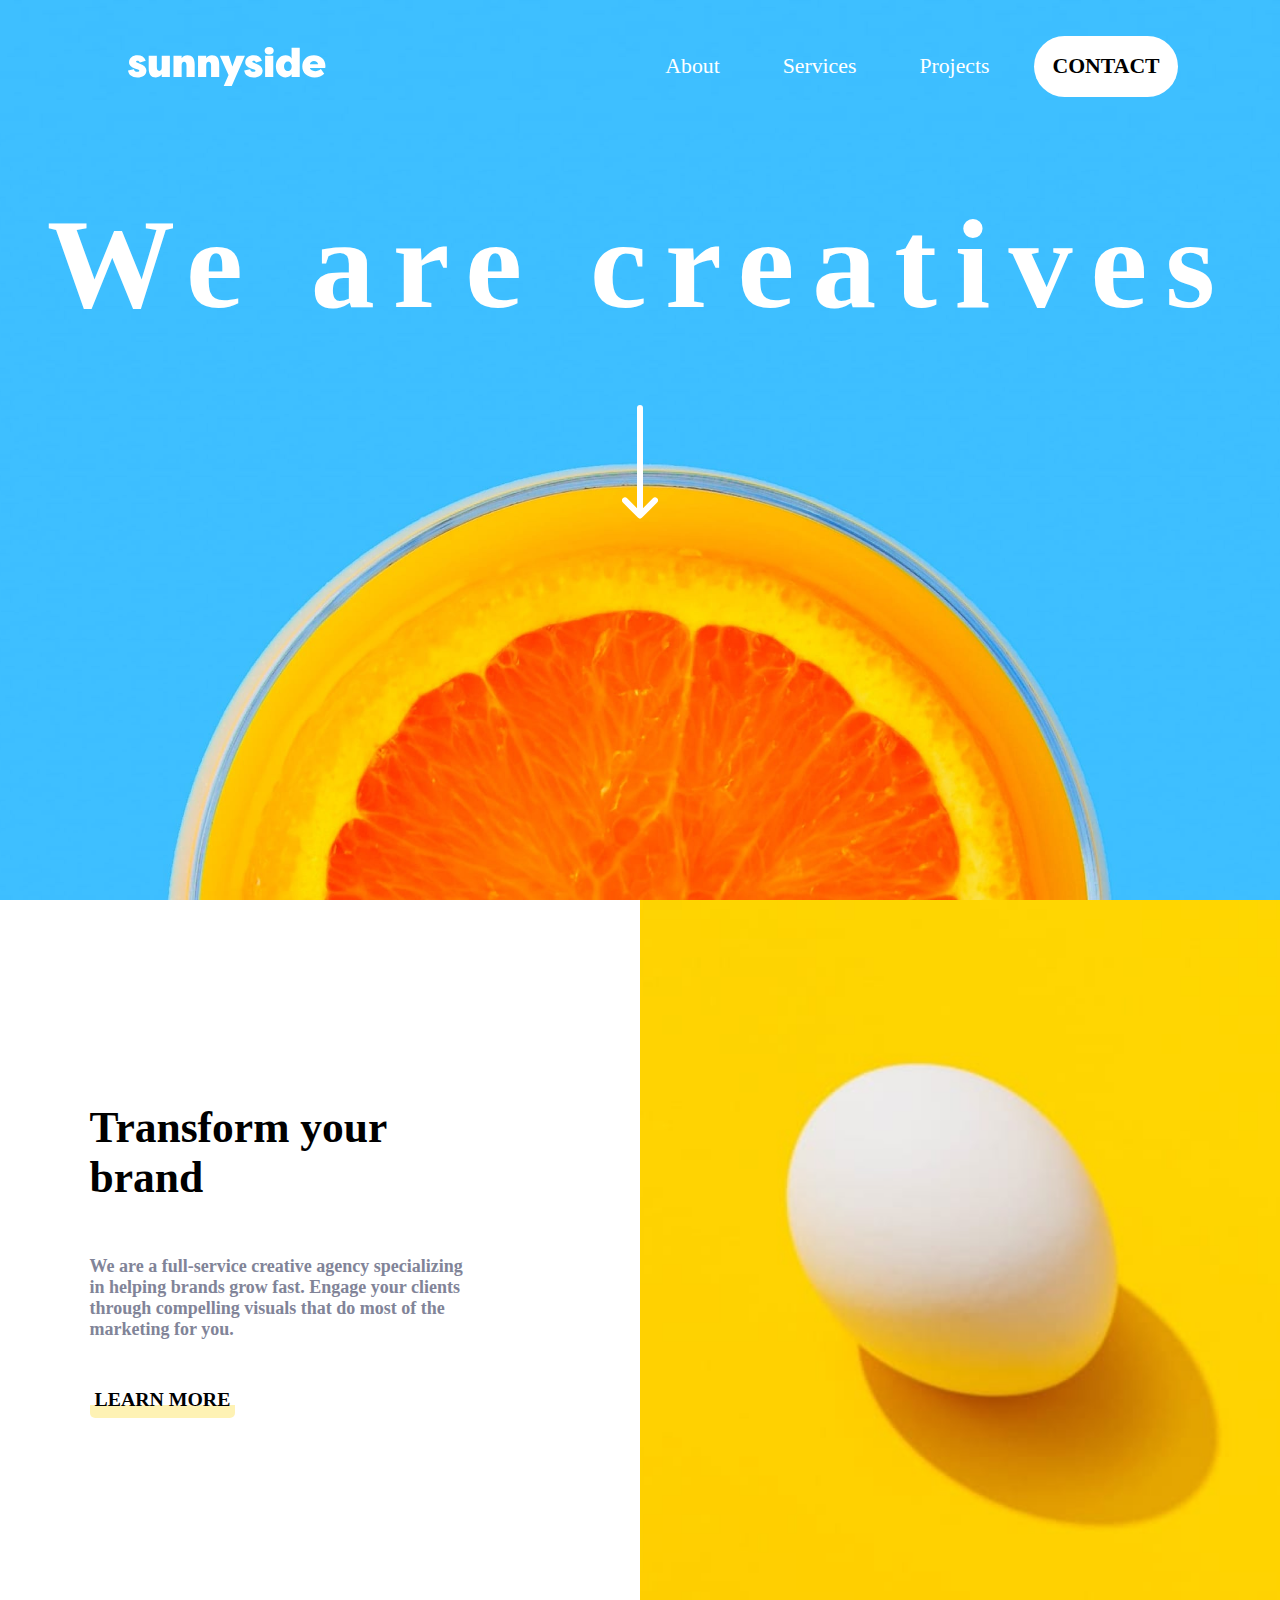
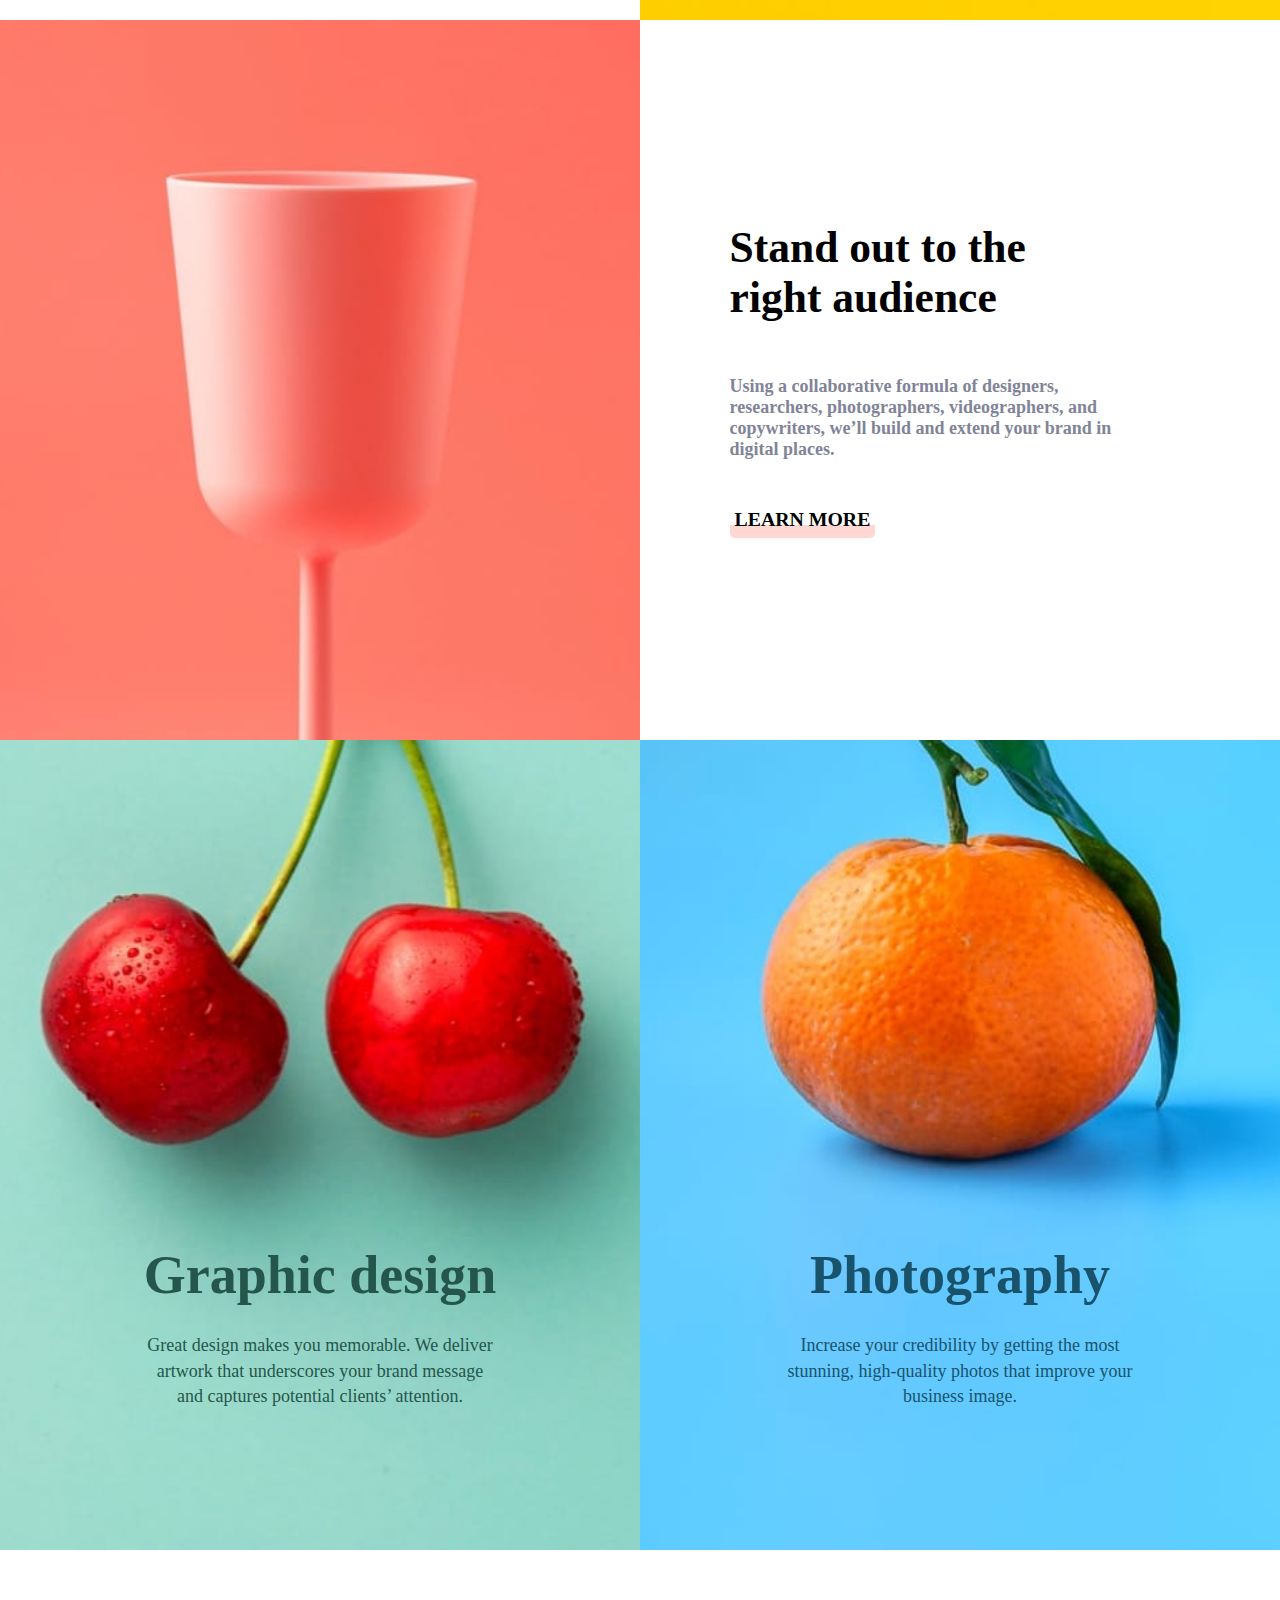
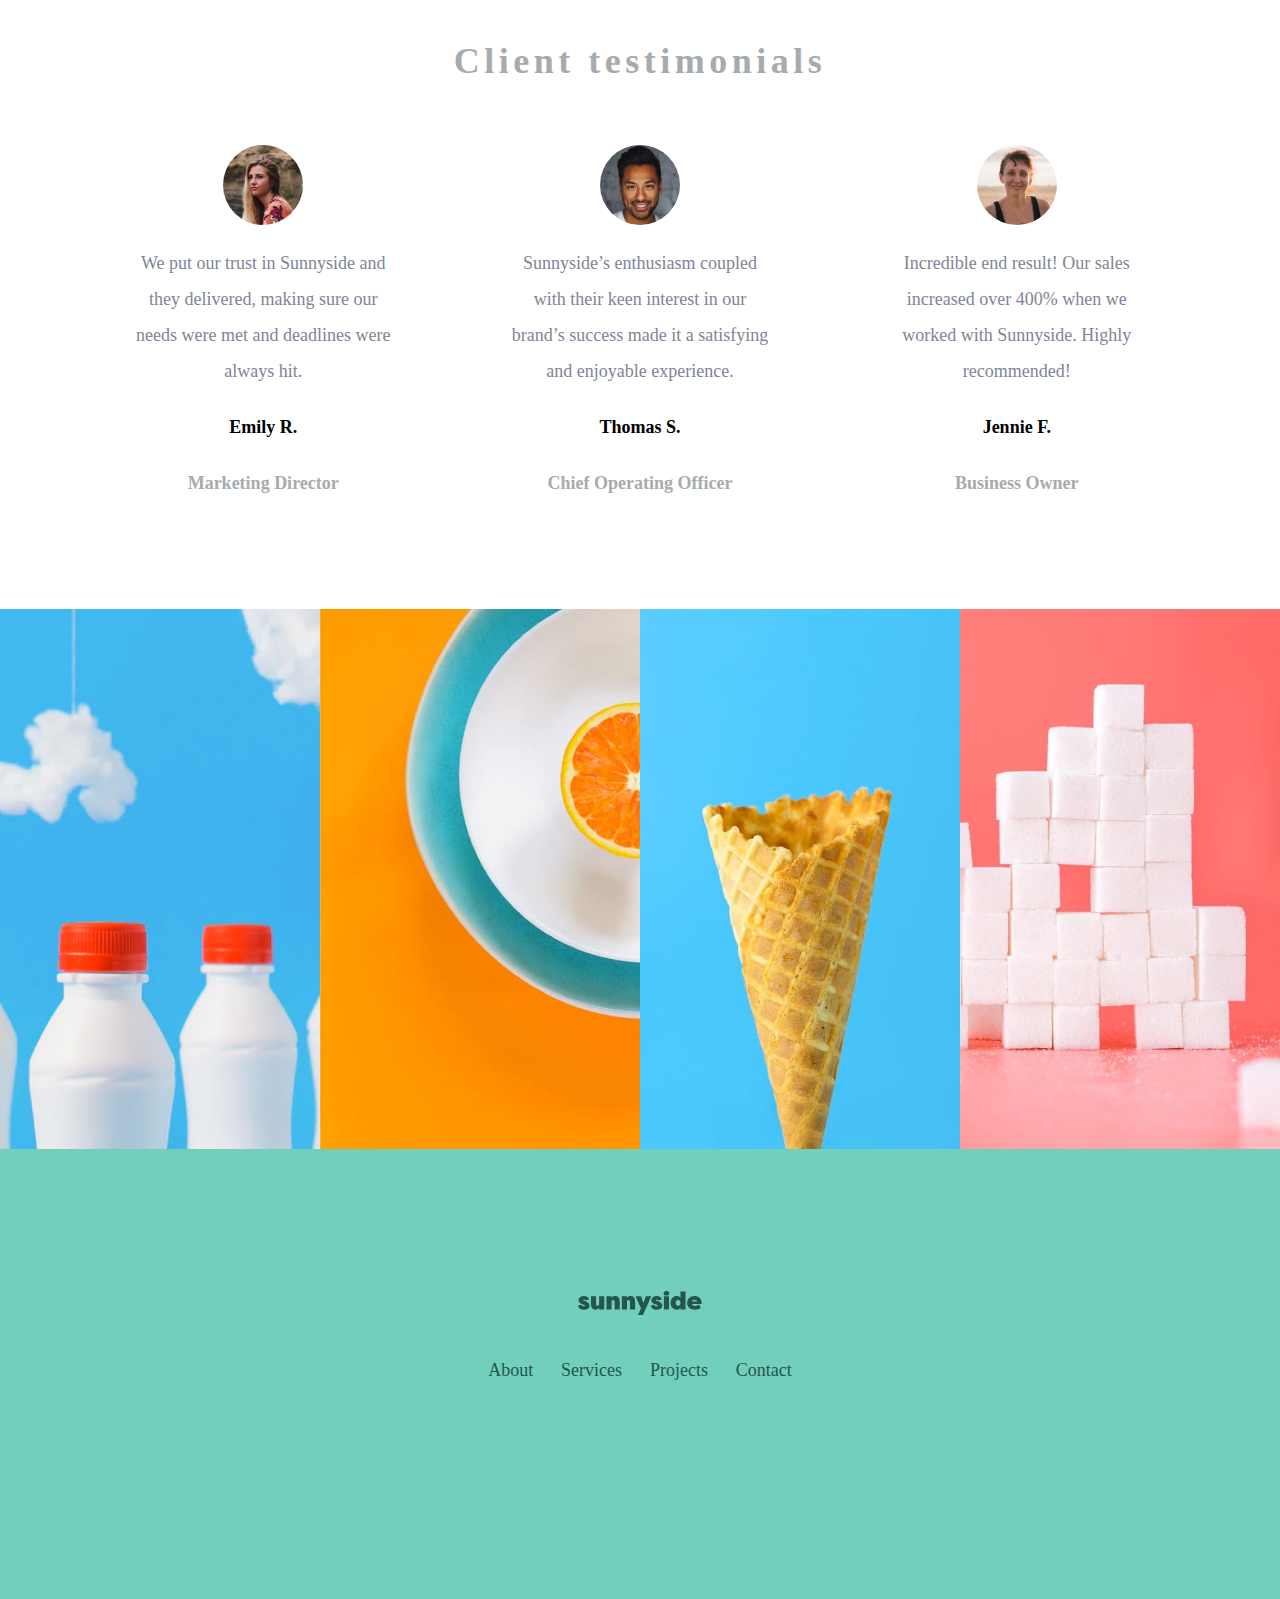
==== commit 8d6b7aae: "modifed footer" ====
--- a/sunnyside-agency-landing-page-main/index.html
+++ b/sunnyside-agency-landing-page-main/index.html
@@ -1,198 +1,183 @@
 <!DOCTYPE html>
 <html lang="en">
-<head>
+  <head>
+    <meta charset="UTF-8" />
+    <meta name="viewport" content="width=device-width, initial-scale=1.0" />
+    <!-- displays site properly based on user's device -->
 
-  <meta charset="UTF-8">
-  <meta name="viewport" content="width=device-width, initial-scale=1.0"> <!-- displays site properly based on user's device -->
+    <link
+      rel="icon"
+      type="image/png"
+      sizes="32x32"
+      href="./images/favicon-32x32.png" />
 
-  <link rel="icon" type="image/png" sizes="32x32" href="./images/favicon-32x32.png">
-  
-  <title>Frontend Mentor | Sunnyside agency landing page</title>
+    <title>Frontend Mentor | Sunnyside agency landing page</title>
 
-  <!-- Feel free to remove these styles or customise in your own stylesheet 👍 -->
-<link rel="stylesheet" href="style.css">
- <!-- font-awesome link -->
-<link rel="stylesheet" href="https://cdnjs.cloudflare.com/ajax/libs/font-awesome/6.5.1/css/all.min.css" integrity="sha512-DTOQO9RWCH3ppGqcWaEA1BIZOC6xxalwEsw9c2QQeAIftl+Vegovlnee1c9QX4TctnWMn13TZye+giMm8e2LwA==" crossorigin="anonymous" referrerpolicy="no-referrer" />
+    <!-- Feel free to remove these styles or customise in your own stylesheet 👍 -->
+    <link rel="stylesheet" href="style.css" />
+    <!-- font-awesome link -->
+    <link
+      rel="stylesheet"
+      href="https://cdnjs.cloudflare.com/ajax/libs/font-awesome/6.5.1/css/all.min.css"
+      integrity="sha512-DTOQO9RWCH3ppGqcWaEA1BIZOC6xxalwEsw9c2QQeAIftl+Vegovlnee1c9QX4TctnWMn13TZye+giMm8e2LwA=="
+      crossorigin="anonymous"
+      referrerpolicy="no-referrer" />
+  </head>
+  <body>
+    <main>
+      <section class="card1">
+        <nav class="sunnyNav">
+          <img src="./images/logo.svg" alt="Sunny-icon" />
 
+          <button class="menuIcons">
+            <i class="menuIcon fa-solid fa-bars"></i>
+            <i class="closeIcon fa-solid fa-xmark"></i>
+          </button>
+          <ul class="menu">
+            <li class="menu_items">
+              <a href="#" target="_blank" rel="noopener noreferrer">About</a>
+            </li>
 
-</head>
-<body>
-<main>
-  <section class="card1">
+            <li class="menu_items">
+              <a href="#" target="_blank" rel="noopener noreferrer">Services</a>
+            </li>
 
-    <nav class="sunnyNav">
-      <img src="./images/logo.svg" alt="Sunny-icon">
+            <li class="menu_items">
+              <a href="#" target="_blank" rel="noopener noreferrer">Projects</a>
+            </li>
 
-      <button class="menuIcons">
-        <i class="menuIcon fa-solid fa-bars"></i>
-        <i class="closeIcon fa-solid fa-xmark"></i>
-      </button>
-      <ul class="menu">
-          <li class="menu_items">
-           <a href="#" target="_blank" rel="noopener noreferrer">About</a> 
-          </li>
+            <li class="menu_items">
+              <a href="#" target="_blank" rel="noopener noreferrer">Contact</a>
+            </li>
+          </ul>
+        </nav>
 
-          <li class="menu_items">
-            <a href="#" target="_blank" rel="noopener noreferrer">Services</a>
-            
-          </li class="menu_items">
+        <header class="headCard">
+          <h1>We are creatives</h1>
+          <div>
+            <img src="./images/icon-arrow-down.svg" class="arrowDown" />
+          </div>
+        </header>
+      </section>
 
-          <li class="menu_items">
-            <a href="#" target="_blank" rel="noopener noreferrer">Projects</a>
-            
-          </li>
+      <section class="section-2">
+        <article class="transform-con">
+          <div>
+            <h2>Transform your brand</h2>
+            <p>
+              We are a full-service creative agency specializing in helping
+              brands grow fast. Engage your clients through compelling visuals
+              that do most of the marketing for you.
+            </p>
+            <a href="#" class="learn-more-transform"> Learn more</a>
+          </div>
+        </article>
+        <!-- EGG IMG -->
+        <div class="egg"></div>
+      </section>
 
-          <li class="menu_items">
-            <a href="#" target="_blank" rel="noopener noreferrer">Contact</a>
-            
-          </li>
-      </ul>
+      <section class="section-2">
+        <!-- PINK CUP -->
+        <div class="stand_cup"></div>
 
+        <article class="stand-out-con">
+          <div>
+            <h2>Stand out to the right audience</h2>
+            <p>
+              Using a collaborative formula of designers, researchers,
+              photographers, videographers, and copywriters, we’ll build and
+              extend your brand in digital places.
+            </p>
+            <a href="#" class="learn-more-stand"> Learn more</a>
+          </div>
+        </article>
+      </section>
 
-  </nav>
+      <section class="card-3">
+        <div class="graphicCard">
+          <h3>Graphic design</h3>
+          <p>
+            Great design makes you memorable. We deliver artwork that
+            underscores your brand message and captures potential clients’
+            attention.
+          </p>
+        </div>
 
-  <header class="headCard">
-    <h1>We are creatives</h1>
-    <div>
-      <img src="./images/icon-arrow-down.svg" class="arrowDown">    
-    </div>
-  </header>
-</section>
+        <div class="photo">
+          <h3>Photography</h3>
+          <p>
+            Increase your credibility by getting the most stunning, high-quality
+            photos that improve your business image.
+          </p>
+        </div>
+      </section>
 
-<section class="section-2">
-  <article class="transform-con">
-    <div>
-      <h2>  Transform your brand</h2>
-      <p>
-        We are a full-service creative agency specializing in helping brands grow fast. 
-        Engage your clients through compelling visuals that do most of the marketing for you.
-      
-      </p>
-      <a href="#" class="learn-more-transform" > Learn more</a>
-      </div>
-  </article>
-<!-- EGG IMG -->
-  <div class="egg">
-  </div>
+      <section class="Client_testimonials">
+        <h3 class="Client_testimonials-h3">Client testimonials</h3>
 
-</section>
+        <div class="testimonials">
+          <article>
+            <img src="./images/image-emily.jpg" alt="" class="emilly-img" />
+            <p>
+              We put our trust in Sunnyside and they delivered, making sure our
+              needs were met and deadlines were always hit.
+            </p>
+            <h3>Emily R.</h3>
+            <h4>Marketing Director</h4>
+          </article>
 
-<section class="section-2">
-  <!-- PINK CUP -->
-  <div class="stand_cup">
-  </div>
+          <article>
+            <img src="./images/image-thomas.jpg" alt="" />
+            <p>
+              Sunnyside’s enthusiasm coupled with their keen interest in our
+              brand’s success made it a satisfying and enjoyable experience.
+            </p>
+            <h3>Thomas S.</h3>
+            <h4>Chief Operating Officer</h4>
+          </article>
 
-  <article class="stand-out-con">
-    <div>
-      <h2>    Stand out to the right audience</h2>
-      <p>
+          <article>
+            <img src="./images/image-jennie.jpg" alt="" class="emilly-img" />
+            <p>
+              Incredible end result! Our sales increased over 400% when we
+              worked with Sunnyside. Highly recommended!
+            </p>
+            <h3>Jennie F.</h3>
+            <h4>Business Owner</h4>
+          </article>
+        </div>
+      </section>
 
-        Using a collaborative formula of designers, researchers, photographers, videographers, and copywriters, we’ll build and extend your brand in digital places.       
-      </p>
-      <a href="#"  class="learn-more-stand"> Learn more</a> 
-      </div>
-  </article>
-</section>
+      <section class="random-images">
+        <article class="random-img1"></article>
+        <article class="random-img2"></article>
+        <article class="random-img3"></article>
+        <article class="random-img4"></article>
+      </section>
 
+      <footer>
+        <svg width="124" height="24" xmlns="http://www.w3.org/2000/svg">
+          <path
+            d="M5.857 18.708c1.638 0 2.995-.36 4.07-1.08 1.075-.721 1.613-1.769 1.613-3.144-.083-1.855-1.464-3.246-4.144-4.173l-1.44-.597c-.314-.1-.538-.198-.67-.298a.45.45 0 01-.198-.373c0-.414.273-.62.819-.62.678 0 1.182.347 1.513 1.043l3.698-1.044c-.893-2.22-2.614-3.329-5.162-3.329-1.522 0-2.788.398-3.797 1.193C1.15 7.08.645 8.116.645 9.39c0 .398.058.766.174 1.106.116.34.29.638.521.894.232.257.455.48.67.671.215.19.488.369.82.534.33.166.582.286.756.36.174.075.41.162.707.261l.422.15 1.49.546c.363.133.6.244.707.335a.449.449 0 01.16.36c0 .431-.404.647-1.215.647-1.191 0-1.903-.53-2.134-1.59L0 14.509c.463 2.8 2.416 4.2 5.857 4.2zm11.636 0c1.638 0 2.845-.63 3.623-1.888v1.615h5.112V5.366h-5.112v7.156c0 1.474-.505 2.21-1.514 2.21-1.026 0-1.539-.736-1.539-2.21V5.366h-5.112v7.653c0 3.793 1.514 5.69 4.542 5.69zm16.103-.273V11.28c0-1.475.504-2.212 1.513-2.212 1.026 0 1.54.737 1.54 2.212v7.155h5.111v-7.652c0-3.793-1.513-5.69-4.541-5.69-1.638 0-2.846.63-3.623 1.888V5.366h-5.113v13.069h5.113zm15.383 0V11.28c0-1.475.504-2.212 1.514-2.212 1.025 0 1.538.737 1.538 2.212v7.155h5.113v-7.652c0-3.793-1.514-5.69-4.542-5.69-1.638 0-2.846.63-3.623 1.888V5.366h-5.113v13.069h5.113zM64.958 24l8.289-18.634H67.91l-2.532 6.684-2.258-6.684h-5.584l5.435 11.802L59.944 24h5.014zm13.67-5.292c1.638 0 2.995-.36 4.07-1.08 1.076-.721 1.614-1.769 1.614-3.144-.083-1.855-1.465-3.246-4.145-4.173l-1.44-.597c-.314-.1-.537-.198-.67-.298a.45.45 0 01-.198-.373c0-.414.273-.62.819-.62.678 0 1.183.347 1.514 1.043l3.698-1.044c-.894-2.22-2.614-3.329-5.162-3.329-1.522 0-2.788.398-3.797 1.193-1.01.795-1.514 1.83-1.514 3.105 0 .398.058.766.173 1.106.116.34.29.638.522.894.231.257.455.48.67.671.215.19.488.369.819.534.33.166.583.286.757.36.173.075.41.162.707.261l.422.15 1.489.546c.364.133.6.244.707.335a.449.449 0 01.161.36c0 .431-.405.647-1.216.647-1.19 0-1.902-.53-2.134-1.59l-3.723.844c.464 2.8 2.416 4.2 5.857 4.2zm9.8-14.137c.91 0 1.613-.215 2.11-.646.495-.43.744-.977.744-1.64 0-.678-.24-1.23-.72-1.651C90.082.21 89.371 0 88.428 0c-.943 0-1.655.211-2.135.634-.48.422-.72.973-.72 1.652 0 .662.249 1.209.745 1.64.497.43 1.2.645 2.11.645zm2.556 13.864V5.366H85.87v13.069h5.113zm7.74.273c1.737 0 2.977-.63 3.722-1.888v1.615h5.112V.472h-5.112v6.534c-.745-1.275-1.985-1.913-3.723-1.913-1.753 0-3.214.642-4.38 1.926-1.166 1.283-1.75 2.91-1.75 4.882 0 1.97.584 3.598 1.75 4.882 1.166 1.283 2.627 1.925 4.38 1.925zm1.39-3.9c-.729 0-1.312-.274-1.75-.82-.439-.547-.658-1.243-.658-2.087 0-.845.215-1.54.645-2.087.447-.547 1.034-.82 1.762-.82s1.311.273 1.75.82c.438.546.657 1.242.657 2.087 0 .844-.219 1.54-.657 2.087-.439.546-1.022.82-1.75.82zm16.698 3.9c2.597 0 4.624-.754 6.08-2.26l-2.11-2.833c-1.042.845-2.217 1.267-3.524 1.267-.992 0-1.799-.224-2.42-.67-.62-.448-.93-.879-.93-1.293h9.604c.083-.298.124-.687.124-1.167 0-2.054-.674-3.677-2.022-4.87-1.349-1.193-3.073-1.789-5.175-1.789-2.25 0-4.028.671-5.335 2.013-1.307 1.341-1.961 2.956-1.961 4.844 0 1.938.69 3.549 2.072 4.833 1.382 1.283 3.247 1.925 5.597 1.925zm2.208-8.149h-5.112c.033-.613.298-1.08.794-1.404.496-.323 1.084-.484 1.762-.484.678 0 1.266.165 1.762.497.497.331.761.795.794 1.391z"
+            fill=" hsl(167, 40%, 24%)"
+            fill-rule="nonzero" />
+        </svg>
 
+        <div>
+          <a href="http://">About</a>
+          <a href="http://">Services</a>
+          <a href="http://">Projects</a>
+          <a href="http://">Contact</a>
+        </div>
+        <div class="footer-icon">
+          <i class="fa-brands fa-square-facebook"></i>
+          <i class="fa-brands fa-instagram"></i>
+          <i class="fa-brands fa-twitter"></i>
+          <i class="fa-brands fa-pinterest"></i>
+        </div>
+      </footer>
 
-<section class="card-3">
-  
-  <div class="graphicCard">
-      <h3> Graphic design </h3>
-      <p>
-        Great design makes you memorable. We deliver artwork that underscores your brand message and captures potential clients’ attention. 
-      </p>
-
-  </div>
-
-  <div class="photo">
-    <h3>  Photography </h3>
-    <p>
-      Increase your credibility by getting the most stunning, high-quality photos that improve your business image.
-
-    </p>
-  </div>
-
-</section>
-
-
-<section class="Client_testimonials">
-  <h3 class="Client_testimonials-h3">   Client testimonials  </h3>
-
-  <div class="testimonials">
-    <article >
-      <img src="./images/image-emily.jpg" alt="" class="emilly-img">
-      <p>
-        We put our trust in Sunnyside and they delivered, making sure our needs were met and deadlines were always hit.
-      </p>
-      <h3> Emily R.</h3>
-      <h4>  Marketing Director  </h4>
-    </article>
-
-    <article >
-      <img src="./images/image-thomas.jpg" alt="" >
-      <p>
-        Sunnyside’s enthusiasm coupled with their keen interest in our brand’s success made it a satisfying and enjoyable experience.
-      </p>
-      <h3>   Thomas S.       </h3>
-      <h4>   Chief Operating Officer </h4>
-    </article>
-
-    <article >
-      <img src="./images/image-jennie.jpg" alt="" class="emilly-img">
-      <p>
-        Incredible end result! Our sales increased over 400% when we worked with Sunnyside. Highly recommended!
-      </p>
-      <h3>   Jennie F.     </h3>
-      <h4>  Business Owner  </h4>
-    </article>
-
-  </div>
-</section>
-
-
-<section class="random-images">
-<article class="random-img1"></article>
-<article class="random-img2"></article>
-<article class="random-img3"></article>
-<article class="random-img4"></article>
-</section>
-
-
-<footer>
-
-<svg width="124" height="24" xmlns="http://www.w3.org/2000/svg">
-  <path d="M5.857 18.708c1.638 0 2.995-.36 4.07-1.08 1.075-.721 1.613-1.769 1.613-3.144-.083-1.855-1.464-3.246-4.144-4.173l-1.44-.597c-.314-.1-.538-.198-.67-.298a.45.45 0 01-.198-.373c0-.414.273-.62.819-.62.678 0 1.182.347 1.513 1.043l3.698-1.044c-.893-2.22-2.614-3.329-5.162-3.329-1.522 0-2.788.398-3.797 1.193C1.15 7.08.645 8.116.645 9.39c0 .398.058.766.174 1.106.116.34.29.638.521.894.232.257.455.48.67.671.215.19.488.369.82.534.33.166.582.286.756.36.174.075.41.162.707.261l.422.15 1.49.546c.363.133.6.244.707.335a.449.449 0 01.16.36c0 .431-.404.647-1.215.647-1.191 0-1.903-.53-2.134-1.59L0 14.509c.463 2.8 2.416 4.2 5.857 4.2zm11.636 0c1.638 0 2.845-.63 3.623-1.888v1.615h5.112V5.366h-5.112v7.156c0 1.474-.505 2.21-1.514 2.21-1.026 0-1.539-.736-1.539-2.21V5.366h-5.112v7.653c0 3.793 1.514 5.69 4.542 5.69zm16.103-.273V11.28c0-1.475.504-2.212 1.513-2.212 1.026 0 1.54.737 1.54 2.212v7.155h5.111v-7.652c0-3.793-1.513-5.69-4.541-5.69-1.638 0-2.846.63-3.623 1.888V5.366h-5.113v13.069h5.113zm15.383 0V11.28c0-1.475.504-2.212 1.514-2.212 1.025 0 1.538.737 1.538 2.212v7.155h5.113v-7.652c0-3.793-1.514-5.69-4.542-5.69-1.638 0-2.846.63-3.623 1.888V5.366h-5.113v13.069h5.113zM64.958 24l8.289-18.634H67.91l-2.532 6.684-2.258-6.684h-5.584l5.435 11.802L59.944 24h5.014zm13.67-5.292c1.638 0 2.995-.36 4.07-1.08 1.076-.721 1.614-1.769 1.614-3.144-.083-1.855-1.465-3.246-4.145-4.173l-1.44-.597c-.314-.1-.537-.198-.67-.298a.45.45 0 01-.198-.373c0-.414.273-.62.819-.62.678 0 1.183.347 1.514 1.043l3.698-1.044c-.894-2.22-2.614-3.329-5.162-3.329-1.522 0-2.788.398-3.797 1.193-1.01.795-1.514 1.83-1.514 3.105 0 .398.058.766.173 1.106.116.34.29.638.522.894.231.257.455.48.67.671.215.19.488.369.819.534.33.166.583.286.757.36.173.075.41.162.707.261l.422.15 1.489.546c.364.133.6.244.707.335a.449.449 0 01.161.36c0 .431-.405.647-1.216.647-1.19 0-1.902-.53-2.134-1.59l-3.723.844c.464 2.8 2.416 4.2 5.857 4.2zm9.8-14.137c.91 0 1.613-.215 2.11-.646.495-.43.744-.977.744-1.64 0-.678-.24-1.23-.72-1.651C90.082.21 89.371 0 88.428 0c-.943 0-1.655.211-2.135.634-.48.422-.72.973-.72 1.652 0 .662.249 1.209.745 1.64.497.43 1.2.645 2.11.645zm2.556 13.864V5.366H85.87v13.069h5.113zm7.74.273c1.737 0 2.977-.63 3.722-1.888v1.615h5.112V.472h-5.112v6.534c-.745-1.275-1.985-1.913-3.723-1.913-1.753 0-3.214.642-4.38 1.926-1.166 1.283-1.75 2.91-1.75 4.882 0 1.97.584 3.598 1.75 4.882 1.166 1.283 2.627 1.925 4.38 1.925zm1.39-3.9c-.729 0-1.312-.274-1.75-.82-.439-.547-.658-1.243-.658-2.087 0-.845.215-1.54.645-2.087.447-.547 1.034-.82 1.762-.82s1.311.273 1.75.82c.438.546.657 1.242.657 2.087 0 .844-.219 1.54-.657 2.087-.439.546-1.022.82-1.75.82zm16.698 3.9c2.597 0 4.624-.754 6.08-2.26l-2.11-2.833c-1.042.845-2.217 1.267-3.524 1.267-.992 0-1.799-.224-2.42-.67-.62-.448-.93-.879-.93-1.293h9.604c.083-.298.124-.687.124-1.167 0-2.054-.674-3.677-2.022-4.87-1.349-1.193-3.073-1.789-5.175-1.789-2.25 0-4.028.671-5.335 2.013-1.307 1.341-1.961 2.956-1.961 4.844 0 1.938.69 3.549 2.072 4.833 1.382 1.283 3.247 1.925 5.597 1.925zm2.208-8.149h-5.112c.033-.613.298-1.08.794-1.404.496-.323 1.084-.484 1.762-.484.678 0 1.266.165 1.762.497.497.331.761.795.794 1.391z" fill=" hsl(167, 40%, 24%)" fill-rule="nonzero"/>
-</svg>
-
-<div>
-  <a href="http://">About</a>
-  <a href="http://">Services</a>
-  <a href="http://">Projects</a>
-  <a href="http://">Contact</a>
-</div>
-<div class="footer-icon">
-  <i class="fa-brands fa-square-facebook"></i>
-  <i class="fa-brands fa-instagram"></i>
-  <i class="fa-brands fa-twitter"></i>
-  <i class="fa-brands fa-pinterest"></i>
-</div>
-</footer>
-
-
-<div class="attribution">
-  Challenge by <a href="https://www.frontendmentor.io?ref=challenge" target="_blank">Frontend Mentor</a>. 
-  Coded by <a href="#">AKINBOYEWA KOLAWOLE EMMANUEL</a>.
-</div>
-
-
-
-
-<script src="script.js"></script>
-
-
-</main>
-</body>
+      <script src="script.js"></script>
+    </main>
+  </body>
 </html>
-
--- a/sunnyside-agency-landing-page-main/style.css
+++ b/sunnyside-agency-landing-page-main/style.css
@@ -1,29 +1,27 @@
-.attribution{
-    font-size: 11px; text-align: center;
-    }
+.attribution {
+  font-size: 11px;
+  text-align: center;
+}
 .attribution a {
-    color: hsl(228, 45%, 44%);
-    }
-
-
-*{
-  margin:0px;
+  color: hsl(228, 45%, 44%);
+}
+
+* {
+  margin: 0px;
   text-decoration: none;
-  padding:0px;
+  padding: 0px;
   box-sizing: border-box;
   margin: 0px;
   font-size: 18px;
 }
-body{
+body {
   color: black;
-  font-family: 'Barlow' ;
+  font-family: "Barlow";
   font-size: 1.2rem;
   margin-top: 0px;
-
-}
-
-
-.card1{
+}
+
+.card1 {
   background-image: url(./images/desktop/image-header.jpg);
   background-size: cover;
   background-position: center;
@@ -33,52 +31,50 @@
   padding-top: 20vh;
 }
 /* NAV CONTAINER */
-.sunnyNav{
-background-image: url(./images/desktop/image-header.jpg);
-background-size: 200%;
-background-position: top;
-display: flex;
-justify-content: space-between;
-align-content: center;
-align-items: center;
-justify-items: center;
-position:fixed;
-width: 100%;
-padding: 4vh 8vw;
-top: 0%;
-z-index: 100;
-}
-    /* LOGO */
-.sunnyNav img{
+.sunnyNav {
+  background-image: url(./images/desktop/image-header.jpg);
+  background-size: 200%;
+  background-position: top;
+  display: flex;
+  justify-content: space-between;
+  align-content: center;
+  align-items: center;
+  justify-items: center;
+  position: fixed;
+  width: 100%;
+  padding: 4vh 8vw;
+  top: 0%;
+  z-index: 100;
+}
+/* LOGO */
+.sunnyNav img {
   height: 3vw;
   padding: 0vh 2vw;
 }
-  /* NAVBAR ICON */
+/* NAVBAR ICON */
 .menuIcons {
   display: none;
   color: white;
 }
 
-.closeIcon{
+.closeIcon {
   display: none;
   color: rgb(255, 238, 4);
-
 }
 
 /* BUTTONS CONTAINER */
-.menu{
+.menu {
   list-style: none;
   display: flex;
   flex-direction: row;
   justify-content: space-evenly;
   align-content: center;
   gap: 3vh;
-
-}
-  /* BUTTONS */
-.sunnyNav ul li{
+}
+/* BUTTONS */
+.sunnyNav ul li {
   padding: 2vh;
-  background-color: rgba(0, 0, 0,0);
+  background-color: rgba(0, 0, 0, 0);
   color: white;
   font-weight: 100;
   font-size: 16px;
@@ -86,71 +82,64 @@
   border-radius: 5vh;
   cursor: pointer;
   transition: all 0.3s ease;
-  
-
-}
-  .sunnyNav ul li a{
-    text-decoration: none;
-    color: inherit;
-
-  }
-    /* LAST BUTTONS */
-.sunnyNav ul li:nth-child(4){
-    background-color:white;
-    color: black;
-    font-family: 'Fraunces' ;
-    text-transform: uppercase;
-    font-weight: 900;
-  }
-  /* BUTTONS HOVER EFFERT*/
-.sunnyNav ul li:hover{
-    background-color: white;
-    color: black;
-  }
-  .sunnyNav ul li:nth-child(4):hover{
-    background-color:rgba(255, 255, 255, 0.671);
-    color: black;
-
-  }
-
-  .sunnyNav ul li:active{
-    background-color:rgba(255, 255, 255, 0.411);
-    color: black;
-  }
-
-  .sunnyNav ul li:nth-child(4):active{
-    background-color:rgba(255, 255, 255, 0.411);
-    color: black;
-
-  }
-
-
-  .headCard{
-    color: white;
-    margin-top: 2%;
-    display: flex;
-    justify-content: center;
-    align-items: center;
-    flex-direction: column;
-    line-height: 10vh; text-align: center;  
-
-
-    }
-  .headCard h1{
-    font-size: clamp(4rem , 10vw , 10rem);
-    font-family: 'Fraunces' ;
-    letter-spacing: 2vh;
-    line-height: 11vh;
-    margin-top: 1vh;
-    margin-bottom: 0%;
-
-    }
-
-.headCard div{
+}
+.sunnyNav ul li a {
+  text-decoration: none;
+  color: inherit;
+  font-size: 1.7vw;
+}
+/* LAST BUTTONS */
+.sunnyNav ul li:nth-child(4) {
+  background-color: white;
+  color: black;
+  font-family: "Fraunces";
+  text-transform: uppercase;
+  font-weight: 900;
+}
+/* BUTTONS HOVER EFFERT*/
+.sunnyNav ul li:hover {
+  background-color: white;
+  color: black;
+}
+.sunnyNav ul li:nth-child(4):hover {
+  background-color: rgba(255, 255, 255, 0.671);
+  color: black;
+}
+
+.sunnyNav ul li:active {
+  background-color: rgba(255, 255, 255, 0.411);
+  color: black;
+}
+
+.sunnyNav ul li:nth-child(4):active {
+  background-color: rgba(255, 255, 255, 0.411);
+  color: black;
+}
+
+.headCard {
+  color: white;
+  margin-top: 2%;
+  display: flex;
+  justify-content: center;
+  align-items: center;
+  flex-direction: column;
+  line-height: 10vh;
+  text-align: center;
+}
+.headCard h1 {
+  font-size: clamp(4rem, 10vw, 10rem);
+  font-family: "Fraunces";
+  letter-spacing: 2vh;
+  line-height: 11vh;
+  margin-top: 1vh;
+  margin-bottom: 0%;
+}
+
+.headCard div {
   position: absolute;
-  top: 45%;    
-    }
-.section-2{
+  top: 45%;
+}
+.section-2 {
   display: grid;
   grid-template-columns: 1fr 1fr;
   width: 100%;
@@ -158,53 +147,51 @@
   justify-content: center;
   gap: 0px;
 }
-.transform-con{
+.transform-con {
   display: flex;
   flex-direction: column;
-  padding: 0 5% ;
+  padding: 0 5%;
   justify-content: center;
 }
-.stand-out-con{
+.stand-out-con {
   display: flex;
   flex-direction: column;
-  padding: 0 5% ;
+  padding: 0 5%;
   justify-content: center;
 }
 
-.section-2 article div{
+.section-2 article div {
   display: flex;
   width: 80%;
-  padding: 0 10% ;
+  padding: 0 10%;
   justify-items: center;
   flex-direction: column;
   gap: 6vh;
-
-}
-.section-2 article div h2{
+}
+.section-2 article div h2 {
   font-size: 3.4vw;
-  font-family: 'Fraunces' ;
-  font-weight: 900  ;
-
+  font-family: "Fraunces";
+  font-weight: 900;
 }
 
 .section-2 article div p {
-  font-weight: 700  ;
-  font-family: 'Barlow' ;
+  font-weight: 700;
+  font-family: "Barlow";
   width: 30vw;
-  color:hsl(232, 10%, 55%);
-}
-
-.section-2 article div a{
+  color: hsl(232, 10%, 55%);
+}
+
+.section-2 article div a {
   text-align: left;
   color: black;
   font-weight: 600;
   font-size: 2.2vh;
   text-transform: uppercase;
-  font-family: 'Fraunces' ;
+  font-family: "Fraunces";
 }
 
 /* img beside transform */
-.egg{
+.egg {
   background-image: url(./images/desktop/image-transform.jpg);
   background-size: cover;
   background-position: center;
@@ -219,12 +206,9 @@
   height: 40rem;
 }
 
-
-
-
-.learn-more-transform{
+.learn-more-transform {
   font-size: 2.5vh;
-  border-bottom: 7px solid hsla(51, 100%, 49%, 0.295) ;
+  border-bottom: 7px solid hsla(51, 100%, 49%, 0.295);
   padding: 5px;
   border-radius: 5px;
   line-height: 1px;
@@ -232,36 +216,32 @@
   width: max-content;
 }
 
-
-.learn-more-stand{
+.learn-more-stand {
   font-size: 2.5vh;
-  border-bottom: 7px solid hsl(7, 99%, 70%, 0.295) ;
+  border-bottom: 7px solid hsl(7, 99%, 70%, 0.295);
   padding: 5px;
   border-radius: 5px;
   line-height: 1px;
   border-bottom-width: 1.5vh;
   width: max-content;
-  
 }
 /* LEARN MORE HOVER STATE */
 .learn-more-stand:hover {
-  border-bottom: 7px solid hsla(7, 99%, 70%, 0.712) ;
-}
-
-.learn-more-transform:hover{
-  border-bottom: 7px solid hsla(51, 100%, 49%, 0.712) ;
-
+  border-bottom: 7px solid hsla(7, 99%, 70%, 0.712);
+}
+
+.learn-more-transform:hover {
+  border-bottom: 7px solid hsla(51, 100%, 49%, 0.712);
 }
 /* LEARN MORE ACTIVE STATE */
 .learn-more-stand:active {
-  border-bottom: 7px solid hsl(7, 99%, 70%) ;
-}
-.learn-more-transform:hover{
-  border-bottom: 7px solid hsl(51, 100%, 49%) ;
-
-}
-
-.card-3{
+  border-bottom: 7px solid hsl(7, 99%, 70%);
+}
+.learn-more-transform:hover {
+  border-bottom: 7px solid hsl(51, 100%, 49%);
+}
+
+.card-3 {
   display: grid;
   grid-template-columns: 1fr 1fr;
   width: 100%;
@@ -270,7 +250,7 @@
   gap: 0px;
 }
 
-.graphicCard{
+.graphicCard {
   display: flex;
   flex-direction: column;
   text-align: center;
@@ -280,25 +260,22 @@
   background-position: top;
   background-size: cover;
   height: 45rem;
-  color:  hsl(167, 40%, 24%);
+  color: hsl(167, 40%, 24%);
   gap: 3vh;
-
-}
-.graphicCard h3{
+}
+.graphicCard h3 {
   font-size: 3em;
   margin-top: 28rem;
   font-weight: 900;
-  font-family: 'Fraunces' ;
-}
-.graphicCard p{
+  font-family: "Fraunces";
+}
+.graphicCard p {
   min-width: 300px;
   max-width: 350px;
   line-height: 2vw;
 }
 
-
-
-.photo{
+.photo {
   background-image: url(./images/desktop/image-photography.jpg);
   background-position: top;
   background-size: cover;
@@ -311,21 +288,20 @@
   text-align: center;
   align-items: center;
   gap: 3vh;
-
-}
-
-.photo h3{
-    font-size: 3em;
-    margin-top: 28rem;
-    font-family: 'Fraunces' ;
-    font-weight: 900;
-}
-.photo p{
+}
+
+.photo h3 {
+  font-size: 3em;
+  margin-top: 28rem;
+  font-family: "Fraunces";
+  font-weight: 900;
+}
+.photo p {
   min-width: 300px;
   max-width: 350px;
   line-height: 2vw;
 }
-.Client_testimonials{
+.Client_testimonials {
   padding: 10vh;
   display: flex;
   flex-direction: column;
@@ -333,28 +309,26 @@
   justify-content: center;
 }
 
-.Client_testimonials-h3{
+.Client_testimonials-h3 {
   font-size: 2rem;
   margin-bottom: 5vh;
-  font-family: 'Fraunces' ;
+  font-family: "Fraunces";
   font-weight: 700;
   letter-spacing: 0.5vh;
   color: hsl(210, 4%, 67%);
   text-align: center;
 }
 
-.testimonials{
+.testimonials {
   gap: 6vw;
   display: flex;
   flex-wrap: wrap;
   align-items: center;
   text-align: center;
   justify-content: center;
-
-}
-
-
-.testimonials article{
+}
+
+.testimonials article {
   min-width: 300px;
   max-width: 300px;
   gap: 20px;
@@ -365,62 +339,60 @@
   align-items: center;
   text-align: center;
   justify-content: center;
-  color:hsl(232, 10%, 55%);
-}
-.testimonials article img{
+  color: hsl(232, 10%, 55%);
+}
+.testimonials article img {
   width: 80px;
   border-radius: 5rem;
 }
 
-.testimonials h4{
+.testimonials h4 {
   color: hsl(210, 4%, 67%);
 }
-.testimonials h3{
+.testimonials h3 {
   color: hsl(0, 0%, 0%);
-  font-family: 'Fraunces' ;
+  font-family: "Fraunces";
   font-weight: 900;
 }
 
-.random-images{
+.random-images {
   display: grid;
   grid-template-columns: 1fr 1fr 1fr 1fr;
   width: 100%;
   background-color: black;
-
-}
-
-.random-img1{
-  height:60vh;
+}
+
+.random-img1 {
+  height: 60vh;
   background-image: url(./images/desktop/image-gallery-milkbottles.jpg);
-  background-size:cover;
+  background-size: cover;
   background-repeat: no-repeat;
   background-position: right;
 }
-.random-img2{
-  height:60vh;
+.random-img2 {
+  height: 60vh;
   background-image: url(./images/desktop/image-gallery-orange.jpg);
-  background-size:cover;
+  background-size: cover;
   background-repeat: no-repeat;
   background-position: left;
 }
-.random-img3{
-  height:60vh;
+.random-img3 {
+  height: 60vh;
   background-image: url(./images/desktop/image-gallery-cone.jpg);
-  background-size:cover;
+  background-size: cover;
   background-position: center;
   background-repeat: no-repeat;
 }
-.random-img4{
+.random-img4 {
   height: 60vh;
   background-image: url(./images/desktop/image-gallery-sugarcubes.jpg);
   background-position: right;
-  background-size:cover;
-
-}
-
-footer{
-  background-color:hsl(168, 49%, 63%);
-  color:   hsl(167, 40%, 24%);
+  background-size: cover;
+}
+
+footer {
+  background-color: hsl(168, 49%, 63%);
+  color: hsl(167, 40%, 24%);
   height: 50vh;
   display: flex;
   align-items: center;
@@ -429,47 +401,42 @@
   align-content: space-between;
   gap: 5vh;
 }
-footer div a{
-  color:  hsl(167, 40%, 24%);
-  padding: 1.5vh;
-}
-.footer-icon i{
+footer div a {
+  color: hsl(167, 40%, 24%);
+  padding: 1.3vh;
+}
+.footer-icon i {
   font-size: 1.5rem;
   padding: 1vh;
 }
 
-
-
-footer div a:hover{
-  color:  hsl(0, 0%, 100%);
+footer div a:hover {
+  color: hsl(0, 0%, 100%);
   padding: 1.5vh;
 }
-.footer-icon i:hover{
+.footer-icon i:hover {
   color: white;
   font-size: 1.5rem;
   padding: 1vh;
 }
 
-
 @media (max-width: 820px) {
-
   .menuIcons {
     position: absolute;
     right: 25px;
     background-color: transparent;
-    border: none; 
+    border: none;
     cursor: pointer;
   }
 
-  .menuIcons .closeIcon{
+  .menuIcons .closeIcon {
     display: none;
   }
-  
+
   .menuIcons i {
-    font-size: 4vh; 
-
-  }
-  
+    font-size: 4vh;
+  }
+
   .menu {
     display: flex;
     align-content: center;
@@ -486,243 +453,215 @@
     text-align: center;
     display: none;
   }
-  
+
   .showMenu {
     display: block;
   }
 
-
-
-  .sunnyNav{
+  .sunnyNav {
     padding: 4vh 10vw;
   }
 
-
-  .sunnyNav button{
+  .sunnyNav button {
     display: block;
     background-color: transparent;
     border: none;
   }
-  .sunnyNav ul li{
-    color:hsl(232, 10%, 55%);
+  .sunnyNav ul li {
+    color: hsl(232, 10%, 55%);
     margin-bottom: 1rem;
-
-  }
-  .sunnyNav ul li:nth-child(4){
+  }
+  .sunnyNav ul li:nth-child(4) {
     background-color: rgb(247, 212, 13);
     color: black;
     font-size: 15px;
     padding: 3vh;
     margin-bottom: 1rem;
-
-
-  }
-
-  .sunnyNav img{
+  }
+
+  .sunnyNav img {
     height: 3.5vh;
   }
-  
-
-  .random-images{
+
+  .random-images {
     display: grid;
     grid-template-columns: 1fr 1fr;
     width: 100%;
-  
-  }
-
-  .card-3{
+  }
+
+  .card-3 {
     display: grid;
     grid-template-columns: 1fr;
     width: 100%;
     align-items: center;
     justify-content: center;
     gap: 0px;
-}
-
-  .photo{
+  }
+
+  .photo {
     height: 40rem;
     gap: 3vh;
   }
-  
-  .photo p{
+
+  .photo p {
     min-width: 300px;
     max-width: 320px;
     line-height: 1rem;
   }
-  .photo h3{
+  .photo h3 {
     margin-top: 25rem;
   }
 
-  .graphicCard{
+  .graphicCard {
     height: 40rem;
-  
-  }
-  
-  .graphicCard p{
+  }
+
+  .graphicCard p {
     min-width: 300px;
     max-width: 320px;
     line-height: 1rem;
-
-  }
-  .graphicCard h3{
+  }
+  .graphicCard h3 {
     margin-top: 25rem;
   }
 
-
-  .section-2{
-  grid-template-columns: 1fr;
-  width: 100%;
-  align-items: center;
-  justify-content: center;
-  gap: 0px;
-}
-
-.transform-con{
-  display: flex;
-  flex-direction: column;
-  padding: 10% 5% ;
-  justify-content: center;
-}
-.stand-out-con{
-  display: flex;
-  flex-direction: column;
-  padding: 10% 5% ;
-  justify-content: center;
-}
-
-.section-2 article div{
-  display: flex;
-  justify-items: center;
-  flex-direction: column;
-  gap: 4vh;
-
-}
-.section-2 article div h2{
-  font-size: 7vw;
-  font-family: 'Fraunces' ;
-}
-.section-2 article div p {
-  font-weight: 700  ;
-  font-family: 'Barlow' ;
-  width: 70vw;
-  color:hsl(232, 10%, 55%);
-}
-
-.section-2 article div a{
-  text-align: left;
-  color: black;
-  font-weight: 600;
-  font-size: 2.2vh;
-  text-transform: uppercase;
-  font-family: 'Fraunces' ;
-}
-
-.egg{
-  background-image: url(./images/desktop/image-transform.jpg);
-  height: 30rem;
-  grid-row: 1 ;
-
-}
-
-/* img beside stand out */
-.stand_cup {
-  background-image: url(./images/desktop/image-stand-out.jpg);
-  height: 30rem;
-  grid-row: 1 ;
-
-}
-
-}
-
-
-
-
-
-@media (max-width:769px){
-  
-  .photo{
+  .section-2 {
+    grid-template-columns: 1fr;
+    width: 100%;
+    align-items: center;
+    justify-content: center;
+    gap: 0px;
+  }
+
+  .transform-con {
+    display: flex;
+    flex-direction: column;
+    padding: 10% 5%;
+    justify-content: center;
+  }
+  .stand-out-con {
+    display: flex;
+    flex-direction: column;
+    padding: 10% 5%;
+    justify-content: center;
+  }
+
+  .section-2 article div {
+    display: flex;
+    justify-items: center;
+    flex-direction: column;
+    gap: 4vh;
+  }
+  .section-2 article div h2 {
+    font-size: 7vw;
+    font-family: "Fraunces";
+  }
+  .section-2 article div p {
+    font-weight: 700;
+    font-family: "Barlow";
+    width: 70vw;
+    color: hsl(232, 10%, 55%);
+  }
+
+  .section-2 article div a {
+    text-align: left;
+    color: black;
+    font-weight: 600;
+    font-size: 2.2vh;
+    text-transform: uppercase;
+    font-family: "Fraunces";
+  }
+
+  .egg {
+    background-image: url(./images/desktop/image-transform.jpg);
+    height: 30rem;
+    grid-row: 1;
+  }
+
+  /* img beside stand out */
+  .stand_cup {
+    background-image: url(./images/desktop/image-stand-out.jpg);
+    height: 30rem;
+    grid-row: 1;
+  }
+}
+
+@media (max-width: 769px) {
+  .photo {
     height: 35rem;
     gap: 3vh;
   }
-  
-  .photo p{
+
+  .photo p {
     min-width: 300px;
     max-width: 320px;
     line-height: 1rem;
   }
-  .photo h3{
+  .photo h3 {
     margin-top: 22rem;
   }
 
-  .graphicCard{
+  .graphicCard {
     height: 35rem;
-  
-  }
-  
-  .graphicCard p{
+  }
+
+  .graphicCard p {
     min-width: 300px;
     max-width: 320px;
     line-height: 1rem;
-
-  }
-  .graphicCard h3{
+  }
+  .graphicCard h3 {
     margin-top: 22rem;
   }
-
-
-
-}
-
-@media (max-width:495px) {
-  .attribution{
-    font-size: 0.7rem; 
+}
+
+@media (max-width: 495px) {
+  .attribution {
+    font-size: 0.7rem;
     text-align: center;
     background-color: darkgrey;
-    }
- .attribution a {
-    font-size: 0.7rem; 
+  }
+  .attribution a {
+    font-size: 0.7rem;
     color: hsl(228, 45%, 44%);
-    }
-
-  .headCard h1{
+  }
+
+  .headCard h1 {
     font-size: 2.5rem;
     font-weight: 700;
-    font-family: 'Fraunces' ;
+    font-family: "Fraunces";
     letter-spacing: 2vh;
     line-height: 9vh;
-
-    }
-
-
-  .random-img1{
-    height:40vh;
+  }
+
+  .random-img1 {
+    height: 40vh;
     background-image: url(./images/mobile/image-gallery-milkbottles.jpg);
-    background-size:cover;
+    background-size: cover;
     background-repeat: no-repeat;
     background-position: right;
   }
-  .random-img2{
-    height:40vh;
+  .random-img2 {
+    height: 40vh;
     background-image: url(./images/mobile/image-gallery-orange.jpg);
-    background-size:cover;
+    background-size: cover;
     background-repeat: no-repeat;
     background-position: left;
   }
-  .random-img3{
-    height:40vh;
+  .random-img3 {
+    height: 40vh;
     background-image: url(./images/mobile/image-gallery-cone.jpg);
-    background-size:cover;
+    background-size: cover;
     background-position: center;
     background-repeat: no-repeat;
   }
-  .random-img4{
+  .random-img4 {
     height: 40vh;
     background-image: url(/images/mobile/image-gallery-sugar-cubes.jpg);
     background-position: right;
-    background-size:cover;
-  
-  }
-  .card-3{
+    background-size: cover;
+  }
+  .card-3 {
     display: grid;
     grid-template-columns: 1fr;
     width: 100%;
@@ -731,68 +670,62 @@
     gap: 0px;
   }
 
-  .photo{
+  .photo {
     height: 35rem;
-    }
-  
-  .photo p{
-  min-width: 300px;
-  max-width: 350px;
-  }
-  .photo h3{
+  }
+
+  .photo p {
+    min-width: 300px;
+    max-width: 350px;
+  }
+  .photo h3 {
     margin-top: 22rem;
   }
 
-  .graphicCard{
+  .graphicCard {
     height: 35rem;
   }
 
-  .graphicCard p{
-  min-width: 300px;
-  max-width: 350px;
-  }
-  .graphicCard h3{
+  .graphicCard p {
+    min-width: 300px;
+    max-width: 350px;
+  }
+  .graphicCard h3 {
     margin-top: 22rem;
   }
-  
-  footer{
-    background-color:hsl(168, 49%, 63%);
-    color:   hsl(167, 40%, 24%);
+
+  footer {
+    background-color: hsl(168, 49%, 63%);
+    color: hsl(167, 40%, 24%);
     height: 50vh;
   }
-  footer div a{
+  footer div a {
     font-size: 1.2rem;
-    color:  hsl(167, 40%, 24%);
+    color: hsl(167, 40%, 24%);
     padding: 1vh;
   }
-  .footer-icon i{
+  .footer-icon i {
     font-size: 1.5rem;
     padding: 1vh;
   }
-  
 }
 
 @media (max-width: 360px) {
-
-
-  .headCard h1{
-    font-size: clamp(2.5rem , 10vw , 3rem);
-    font-family: 'Fraunces' ;
+  .headCard h1 {
+    font-size: clamp(2.5rem, 10vw, 3rem);
+    font-family: "Fraunces";
     letter-spacing: 2vh;
     padding: 3vw;
-
-    }
-
-
-  .random-images{
+  }
+
+  .random-images {
     display: grid;
     grid-template-columns: 1fr 1fr;
     width: 100%;
     background-color: black;
-  
-  }
-
-  .card-3{
+  }
+
+  .card-3 {
     display: grid;
     grid-template-columns: 1fr;
     width: 100%;
@@ -801,130 +734,124 @@
     gap: 0px;
   }
 
-  .photo{
+  .photo {
     height: 35rem;
-    }
-  
-  .photo p{
+  }
+
+  .photo p {
     min-width: 300px;
     max-width: 310px;
   }
-  .photo h3{
+  .photo h3 {
     font-size: 2.5em;
     margin-top: 22rem;
   }
 
-  .graphicCard{
+  .graphicCard {
     height: 35rem;
   }
 
-  .graphicCard p{
-  min-width: 300px;
-  max-width: 310px;
-  }
-  .graphicCard h3{
+  .graphicCard p {
+    min-width: 300px;
+    max-width: 310px;
+  }
+  .graphicCard h3 {
     font-size: 2.5em;
     margin-top: 22rem;
   }
 
-
-  .section-2{
-  grid-template-columns: 1fr;
-  width: 100%;
-  align-items: center;
-  justify-content: center;
-  gap: 0px;
-}
-
-.transform-con{
-  display: flex;
-  flex-direction: column;
-  padding: 10% 5% ;
-  justify-content: center;
-}
-.stand-out-con{
-  display: flex;
-  flex-direction: column;
-  padding: 10% 5% ;
-  justify-content: center;
-}
-
-.section-2 article div{
-  display: flex;
-  justify-items: center;
-  flex-direction: column;
-  gap: 4vh;
-
-}
-.section-2 article div h2{
-  font-size: 7vw;
-}
-.section-2 article div p {
-  width: 70vw;
-}
-
-.section-2 article div a{
-  font-size: 2.2vh;
-}
-
-.egg{
-  background-image: url(./images/mobile/image-transform.jpg);
-  background-size: cover;
-  background-position: center;
-  height: 100vh;
-}
-
-/* img beside stand out */
-.stand_cup {
-  background-image: url(./images/mobile/image-stand-out.jpg);
-  background-size: cover;
-  background-position: center;
-  height: 100vh;
-}
-
-
-.random-img1{
-  height:35h;
-  background-image: url(./images/mobile/image-gallery-milkbottles.jpg);
-  background-size:cover;
-  background-repeat: no-repeat;
-  background-position: right;
-}
-.random-img2{
-  height:35h;
-  background-image: url(./images/mobile/image-gallery-orange.jpg);
-  background-size:cover;
-  background-repeat: no-repeat;
-  background-position: left;
-}
-.random-img3{
-  height:35h;
-  background-image: url(./images/mobile/image-gallery-cone.jpg);
-  background-size:cover;
-  background-position: center;
-  background-repeat: no-repeat;
-}
-.random-img4{
-  height: 35h;
-  background-image: url(./images/mobile/image-gallery-sugar-cubes.jpg);
-  background-position: right;
-  background-size:cover;
-
-}
-footer{
-  background-color:hsl(168, 49%, 63%);
-  color:   hsl(167, 40%, 24%);
-  height: 50vh;
-}
-footer div a{
-  font-size: 1rem;
-  color:  hsl(167, 40%, 24%);
-  padding: 1vh;
-}
-.footer-icon i{
-  font-size: 1.5rem;
-  padding: 1vh;
-}
-
-}
-
+  .section-2 {
+    grid-template-columns: 1fr;
+    width: 100%;
+    align-items: center;
+    justify-content: center;
+    gap: 0px;
+  }
+
+  .transform-con {
+    display: flex;
+    flex-direction: column;
+    padding: 10% 5%;
+    justify-content: center;
+  }
+  .stand-out-con {
+    display: flex;
+    flex-direction: column;
+    padding: 10% 5%;
+    justify-content: center;
+  }
+
+  .section-2 article div {
+    display: flex;
+    justify-items: center;
+    flex-direction: column;
+    gap: 4vh;
+  }
+  .section-2 article div h2 {
+    font-size: 7vw;
+  }
+  .section-2 article div p {
+    width: 70vw;
+  }
+
+  .section-2 article div a {
+    font-size: 2.2vh;
+  }
+
+  .egg {
+    background-image: url(./images/mobile/image-transform.jpg);
+    background-size: cover;
+    background-position: center;
+    height: 100vh;
+  }
+
+  /* img beside stand out */
+  .stand_cup {
+    background-image: url(./images/mobile/image-stand-out.jpg);
+    background-size: cover;
+    background-position: center;
+    height: 100vh;
+  }
+
+  .random-img1 {
+    height: 35h;
+    background-image: url(./images/mobile/image-gallery-milkbottles.jpg);
+    background-size: cover;
+    background-repeat: no-repeat;
+    background-position: right;
+  }
+  .random-img2 {
+    height: 35h;
+    background-image: url(./images/mobile/image-gallery-orange.jpg);
+    background-size: cover;
+    background-repeat: no-repeat;
+    background-position: left;
+  }
+  .random-img3 {
+    height: 35h;
+    background-image: url(./images/mobile/image-gallery-cone.jpg);
+    background-size: cover;
+    background-position: center;
+    background-repeat: no-repeat;
+  }
+  .random-img4 {
+    height: 35h;
+    background-image: url(./images/mobile/image-gallery-sugar-cubes.jpg);
+    background-position: right;
+    background-size: cover;
+  }
+  footer {
+    background-color: hsl(168, 49%, 63%);
+    color: hsl(167, 40%, 24%);
+    height: 50vh;
+  }
+  footer div a {
+    font-size: 1rem;
+    color: hsl(167, 40%, 24%);
+    padding: 1vh;
+  }
+  .footer-icon i {
+    font-size: 1.5rem;
+    padding: 1vh;
+  }
+}
